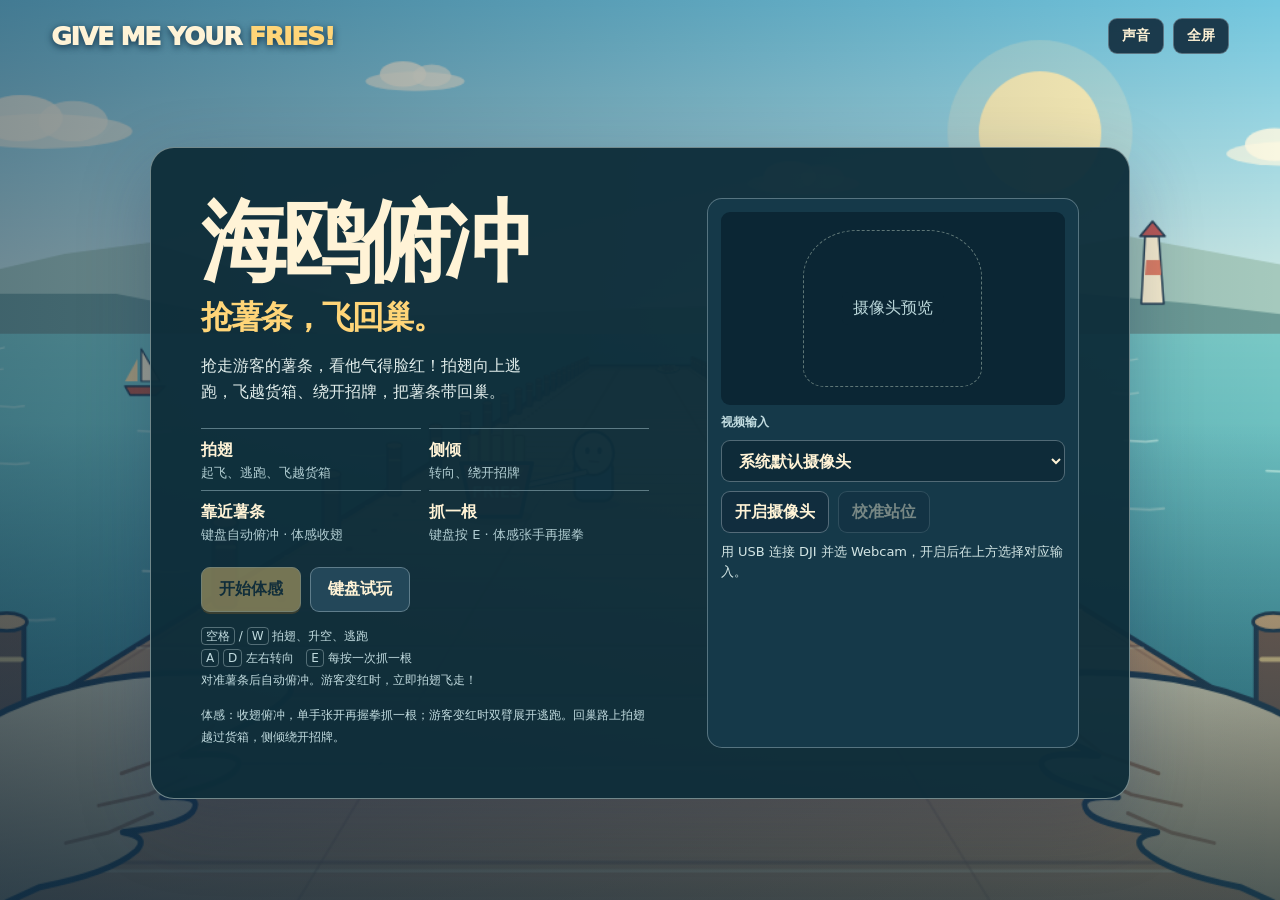
==== demos/gull-flight/index.html @ fdf041f8 "Add first-person body and keyboard pier runner demo with upward escape" ====
<!doctype html>
<html lang="zh-CN">
<head>
<meta charset="utf-8">
<meta name="viewport" content="width=device-width,initial-scale=1">
<title>GIVE ME YOUR FRIES! · 海鸥俯冲</title>
<link rel="stylesheet" href="flight.css?v=3">
</head>
<body>
<main id="stage" data-phase="setup" aria-label="海鸥俯冲">
  <canvas id="flight" width="1280" height="720" aria-label="第一人称码头，屏幕两侧是海鸥的翅膀"></canvas>
  <div class="shade"></div>
  <div class="chrome">
    <span class="wordmark">GIVE ME YOUR <em>FRIES!</em></span>
    <div class="tools">
      <button id="settings" type="button" hidden>设置</button>
      <button id="sound" type="button" aria-pressed="false">声音</button>
      <button id="fullscreen" type="button">全屏</button>
    </div>
  </div>

  <section id="setup" class="sheet" aria-labelledby="title">
    <div class="setup-copy">
      <h1 id="title">海鸥俯冲<span>抢薯条，飞回巢。</span></h1>
      <p class="intro">抢走游客的薯条，看他气得脸红！拍翅向上逃跑，飞越货箱、绕开招牌，把薯条带回巢。</p>
      <dl class="controls-guide">
        <div><dt>拍翅</dt><dd>起飞、逃跑、飞越货箱</dd></div>
        <div><dt>侧倾</dt><dd>转向、绕开招牌</dd></div>
        <div><dt>靠近薯条</dt><dd>键盘自动俯冲 · 体感收翅</dd></div>
        <div><dt>抓一根</dt><dd>键盘按 E · 体感张手再握拳</dd></div>
      </dl>
      <div class="start-buttons">
        <button id="bodyStart" type="button" class="primary" disabled>开始体感</button>
        <button id="keyboardStart" type="button" class="secondary">键盘试玩</button>
      </div>
      <p class="keys"><kbd>空格</kbd> / <kbd>W</kbd> 拍翅、升空、逃跑<br><kbd>A</kbd> <kbd>D</kbd> 左右转向　<kbd>E</kbd> 每按一次抓一根<br>对准薯条后自动俯冲。游客变红时，立即拍翅飞走！</p>
      <p class="keys">体感：收翅俯冲，单手张开再握拳抓一根；游客变红时双臂展开逃跑。回巢路上拍翅越过货箱，侧倾绕开招牌。</p>
    </div>
    <div class="camera-panel">
      <div id="preview" class="preview">
        <canvas id="previewCanvas" width="640" height="360" aria-label="镜像摄像头预览" hidden></canvas>
        <div class="frame-guide" aria-hidden="true"></div>
        <p id="previewEmpty">摄像头预览</p>
      </div>
      <label for="device">视频输入</label>
      <select id="device"><option value="">系统默认摄像头</option></select>
      <div class="camera-buttons">
        <button id="cameraButton" type="button">开启摄像头</button>
        <button id="calibrate" type="button" disabled>校准站位</button>
      </div>
      <p id="cameraStatus" class="status" role="status">用 USB 连接 DJI 并选 Webcam，开启后在上方选择对应输入。</p>
      <progress id="calibrationProgress" value="0" max="1" aria-label="校准进度" hidden></progress>
    </div>
  </section>

  <div id="hud" class="hud" hidden>
    <div class="hud-stats">
      <div><span>第 <b id="round">1</b> 趟</span><span>巢内 <b id="score">0</b></span></div>
      <div id="timePanel" class="timer" hidden><small>回巢倒计时</small><strong id="timeText">8.0</strong></div>
      <div id="load" class="carry" hidden>爪上 <b id="carry">0</b></div>
    </div>
    <div id="motionStatus" role="status" hidden>请让肩膀和髋部重新入镜</div>
    <div id="reaction" role="status" hidden></div>
    <div class="cue" id="cue">
      <p id="cueText" role="status"></p><span id="cueDetail"></span>
    </div>
  </div>
  <section id="result" class="result" aria-labelledby="resultTitle" hidden>
    <p class="result-label">码头飞行</p>
    <h2 id="resultTitle"></h2>
    <p id="resultText"></p>
    <div class="start-buttons">
      <button id="again" type="button" class="primary">再飞一趟</button>
      <button id="back" type="button" class="secondary">返回设置</button>
    </div>
  </section>
</main>
<script src="scene.js?v=5"></script>
<script src="flight.js?v=6"></script>
</body>
</html>
---- demos/gull-flight/flight.css ----
:root {
  color-scheme: dark;
  --ink:#102c3a;
  --paper:#fff3d6;
  --yellow:#ffd578;
  --line:#d2e4e957;
  font-family:"DM Sans",system-ui,"PingFang SC","Microsoft YaHei",sans-serif;
}
* { box-sizing:border-box }
[hidden] { display:none!important }
body { margin:0; background:#0e2d3a; color:var(--paper) }
button,select { font:inherit }
button { color:inherit; cursor:pointer }
button:disabled { opacity:.42; cursor:default }
button:focus-visible,select:focus-visible { outline:3px solid #83f2d5; outline-offset:4px }
button:not(:disabled):hover { filter:brightness(1.12) }
#stage { position:relative; min-height:100dvh; display:grid; align-content:center; overflow:hidden; padding:76px clamp(18px,5.5vw,84px) 30px; isolation:isolate }
#flight,.shade { position:absolute; inset:0; width:100%;height:100%;z-index:-2 }
#flight { object-fit:cover }
.shade { z-index:-1; pointer-events:none; background:linear-gradient(180deg,#122b465c,transparent 17%,transparent 63%,#102c3a8c) }
[data-phase=setup] .shade { background:linear-gradient(90deg,#0c243c78,transparent),linear-gradient(0deg,#133344b8,transparent 53%) }
.chrome { position:absolute; z-index:4; top:0;left:0;right:0;display:flex;justify-content:space-between;align-items:center; gap:12px;padding:18px clamp(16px,4vw,58px) }
.wordmark { font-weight:1000; font-size:clamp(13px,2.1vw,25px); letter-spacing:-.045em; text-shadow:0 2px 7px #15364d }
.wordmark em { font-style:normal;color:var(--yellow) }
.tools,.start-buttons,.camera-buttons { display:flex;gap:9px;flex-wrap:wrap }
.tools button,.camera-buttons button,.secondary,select { min-height:42px; padding:7px 13px; border:1px solid var(--line);border-radius:9px;background:#122d3ee8;font-weight:750 }
.tools button { min-height:36px;font-size:14px }
.tools button[aria-pressed=true] { text-decoration:line-through }
.sheet { width:min(100%,980px); margin:auto;display:grid;grid-template-columns:1fr minmax(255px,.83fr);gap:clamp(18px,4.5vw,60px);padding:clamp(22px,4vw,50px);border:1px solid #e8f3ed73;border-radius:24px;background:#0e2d3af5;box-shadow:0 24px 70px #142b5249 }
.setup-copy { align-self:center }
h1,h2,p,dl,dd { margin:0 }
h1 { font-weight:950;font-size:clamp(40px,7vw,88px); letter-spacing:-.085em;line-height:1 }
h1 span { color:var(--yellow); font-size:clamp(19px,3vw,32px);letter-spacing:-.055em; display:block;margin-top:15px }
.intro { margin-top:20px; color:#e1edeb;line-height:1.65; max-width:33ch }
.controls-guide { display:grid;grid-template-columns:repeat(2,1fr); gap:8px;margin:23px 0 }
.controls-guide div { border-top:1px solid #c1e0e96b;padding-top:11px }
.controls-guide dt { font-weight:850 }
.controls-guide dd { font-size:13px;margin-top:3px;color:#b2ced3 }
.primary,.secondary { padding:11px 17px; font-weight:850; border-radius:9px }
.primary { background:var(--yellow);color:#112d3a;border:1px solid #fff2bd;box-shadow:0 2px 0 #715628 }
.secondary { background:#234759 }
.keys { font-size:12px;margin-top:14px;color:#c1dbdf; line-height:1.8 }
kbd { font-family:inherit;border:1px solid #9fb5b979;padding:1px 4px;border-radius:4px;white-space:nowrap }
.camera-panel { display:grid;gap:9px;align-content:start;padding:13px;background:#153949;border:1px solid var(--line);border-radius:15px;min-width:0 }
.preview { background:#0b2634;aspect-ratio:16/9;position:relative;display:grid;place-items:center;border-radius:9px;overflow:hidden }
.preview canvas { position:absolute;inset:0;width:100%;height:100% }
.frame-guide { position:absolute;width:52%;height:81%;border:1px dashed #ddf0da66;border-radius:30% 30% 12% 12%;pointer-events:none }
#previewEmpty { position:relative;padding:6px 11px;background:#0b2634;color:#b9d5d8;border-radius:6px }
.camera-panel label { font-size:12px;font-weight:750;color:#c1dbdf }
select { max-width:100%;color:var(--paper); background:#0e2b39 }
.status { color:#d3e6e5;font-size:13px;line-height:1.5;min-height:39px }
.status.error { color:#ffd4ba }
progress { width:100%;accent-color:#ffd578 }
.hud { position:absolute;inset:0;pointer-events:none;text-align:center }
.hud-stats { display:grid;grid-template-columns:1fr 1fr 1fr;gap:12px;align-items:start;padding:78px clamp(16px,4vw,58px) 0 }
.hud-stats > div:first-child,.carry { justify-self:start;display:flex;gap:16px;padding:8px 13px;background:#0a2739df;border:1px solid var(--line);border-radius:12px;font-weight:700 }
.hud-stats b { color:var(--yellow) }
.hud-stats .carry { grid-column:3;justify-self:end }
.timer { grid-column:2;background:#163242f0;border:1px solid #ffd578b3;border-radius:15px;color:var(--yellow);justify-self:center;padding:7px 24px;box-shadow:0 4px 18px #12273978 }
.timer small { display:block;font-size:13px;white-space:nowrap;font-weight:800 }
.timer strong { font-weight:950;font-variant-numeric:tabular-nums;font-size:clamp(36px,6vw,68px);line-height:1 }
.timer.urgent { background:#942c36;color:#fff4d6;border-color:#ffb6a8 }
.cue { position:absolute;bottom:clamp(20px,6vh,48px);left:50%;transform:translateX(-50%);min-width:min(460px,86vw);max-width:92vw;border:1px solid #e9f4ef76;border-radius:18px;padding:10px clamp(16px,3vw,36px);background:#0e2d3af2;box-shadow:0 8px 36px #0e29353d }
.cue p { color:var(--yellow);font-size:clamp(25px,4.1vw,52px);font-weight:950;line-height:1.15;white-space:nowrap;letter-spacing:-.045em }
.cue span { display:block;margin-top:6px;color:#e5efec;font-size:clamp(13px,1.75vw,19px);line-height:1.4 }
#motionStatus { position:absolute;inset:31% auto auto 50%;transform:translateX(-50%);width:max-content;max-width:90%;background:#152f3ef2;border:2px solid #ffe0a4;border-radius:15px;padding:13px 20px;font-size:clamp(17px,3vw,30px);font-weight:850 }
#reaction { position:absolute;top:20%;right:5%;color:#fff1cc;background:#9b303bf2;border:2px solid #ffe0a4;border-radius:12px;padding:5px 15px;font-size:clamp(27px,5vw,62px);font-weight:950 }
#reaction.success,[data-phase=hit] #reaction { right:50%;transform:translateX(50%) }
#reaction.success { background:#244e5c;color:#ffed9c }
.result { text-align:center;width:min(480px,100%);justify-self:center;padding:32px 16px;background:#0b293bea;border:1px solid var(--line);border-radius:22px;box-shadow:0 16px 70px #112f52a1 }
.result-label { color:var(--yellow);font-weight:850;letter-spacing:.12em }
.result h2 { margin-top:9px;font-size:clamp(32px,6vw,62px);line-height:1.08;letter-spacing:-.065em }
#resultText { margin:14px 0 23px;color:#e3edeb;line-height:1.5 }
.result .start-buttons { justify-content:center }
@media (max-width:660px) {
  #stage { padding:66px 15px 17px }
  .sheet { grid-template-columns:1fr;gap:16px;padding:18px }
  .intro { margin-top:12px }
  .controls-guide { margin:14px 0 }
  .chrome { padding:14px 12px }
  .tools { gap:5px }
  .tools button { padding:5px 8px }
  .hud-stats { padding:62px 12px 0;gap:6px }
  .hud-stats > div:first-child { display:grid;gap:3px;text-align:left }
  .timer { padding:7px 12px }
}
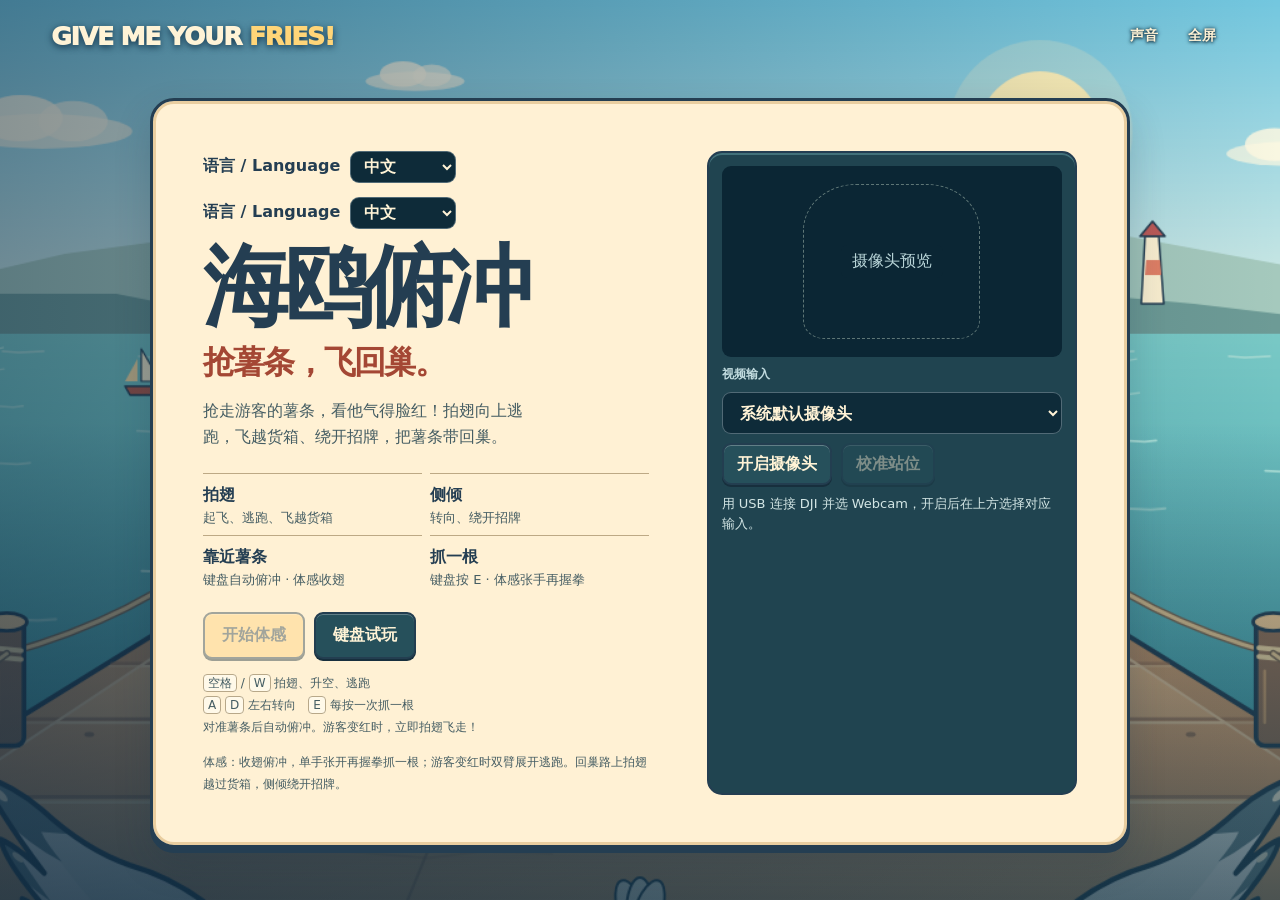
==== commit 8002e5a5: "Update first-person full-body demo to bilingual v20" ====
--- a/demos/gull-flight/index.html
+++ b/demos/gull-flight/index.html
@@ -4,7 +4,7 @@
 <meta charset="utf-8">
 <meta name="viewport" content="width=device-width,initial-scale=1">
 <title>GIVE ME YOUR FRIES! · 海鸥俯冲</title>
-<link rel="stylesheet" href="flight.css?v=3">
+<link rel="stylesheet" href="flight.css?v=20">
 </head>
 <body>
 <main id="stage" data-phase="setup" aria-label="海鸥俯冲">
@@ -21,6 +21,8 @@
 
   <section id="setup" class="sheet" aria-labelledby="title">
     <div class="setup-copy">
+      <label class="language-choice">语言 / Language <select id="language"><option value="zh-CN">中文</option><option value="en">English</option></select></label>
+      <label class="language-choice">语言 / Language <select id="language"><option value="zh-CN">中文</option><option value="en" lang="en">English</option></select></label>
       <h1 id="title">海鸥俯冲<span>抢薯条，飞回巢。</span></h1>
       <p class="intro">抢走游客的薯条，看他气得脸红！拍翅向上逃跑，飞越货箱、绕开招牌，把薯条带回巢。</p>
       <dl class="controls-guide">
@@ -54,10 +56,22 @@
   </section>
 
   <div id="hud" class="hud" hidden>
+    <div id="dangerGlow" aria-hidden="true" hidden></div>
     <div class="hud-stats">
       <div><span>第 <b id="round">1</b> 趟</span><span>巢内 <b id="score">0</b></span></div>
       <div id="timePanel" class="timer" hidden><small>回巢倒计时</small><strong id="timeText">8.0</strong></div>
-      <div id="load" class="carry" hidden>爪上 <b id="carry">0</b></div>
+      <div id="attackClock" hidden>
+        <div class="attack-label"><strong>游客要出手了</strong><b id="attackSeconds"></b></div>
+        <div class="attack-track"><i id="attackFill"></i></div>
+      </div>
+      <div id="load" class="carry" role="status" aria-atomic="true" hidden>
+        <span class="carry-label">爪上薯条</span>
+        <span class="carry-amount"><b id="carry">0</b><small> / 3</small></span>
+        <span class="carry-slots" aria-hidden="true"><i></i><i></i><i></i></span>
+      </div>
+    </div>
+    <div id="grabImpact" aria-hidden="true" hidden>
+      <span class="grab-stamp"><strong>+1</strong><span>抓到了！</span></span>
     </div>
     <div id="motionStatus" role="status" hidden>请让肩膀和髋部重新入镜</div>
     <div id="reaction" role="status" hidden></div>
@@ -75,7 +89,16 @@
     </div>
   </section>
 </main>
-<script src="scene.js?v=5"></script>
-<script src="flight.js?v=6"></script>
+<aside id="bodyLesson" hidden aria-label="体感动作练习">
+  <small id="lessonProgress"></small>
+  <div id="lessonDemo" aria-hidden="true"></div>
+  <strong id="lessonTitle"></strong>
+  <p id="lessonDetail" role="status"></p>
+  <button id="lessonRetry" type="button">重练</button>
+  <button id="lessonSkip" type="button">跳过练习</button>
+</aside>
+<script src="language.js?v=20"></script>
+<script src="scene.js?v=20"></script>
+<script src="flight.js?v=20"></script>
 </body>
 </html>
--- a/demos/gull-flight/flight.css
+++ b/demos/gull-flight/flight.css
@@ -6,6 +6,16 @@
   --line:#d2e4e957;
   font-family:"DM Sans",system-ui,"PingFang SC","Microsoft YaHei",sans-serif;
 }
+#bodyLesson{position:fixed;z-index:8;right:18px;top:140px;width:min(300px,40vw);padding:14px;background:#102c3af2;border:2px solid #ffd578;border-radius:15px;color:#fff3d6}
+#bodyLesson small,#bodyLesson strong{display:block}
+#bodyLesson strong{font-size:21px}
+#bodyLesson p{margin:8px 0;line-height:1.45;font-size:15px}
+#bodyLesson button{padding:5px 9px;border:1px solid #ffd578;border-radius:7px;background:#234959;margin:3px;color:#fff3d6}
+#lessonDemo{font-size:42px;text-align:center;animation:lesson-motion 1s ease-in-out infinite alternate}
+body:has(#bodyLesson:not([hidden])) #motionStatus{left:18px;top:160px;transform:none;max-width:calc(60vw - 50px);font-size:clamp(16px,2vw,24px)}
+@keyframes lesson-motion{from{transform:translateY(-5px) scale(.94)}to{transform:translateY(5px) scale(1.06)}}
+@media(prefers-reduced-motion:reduce){#lessonDemo{animation:none}}
+@media(max-height:650px){#bodyLesson{top:95px;padding:8px}#lessonDemo{font-size:28px}}
 * { box-sizing:border-box }
 [hidden] { display:none!important }
 body { margin:0; background:#0e2d3a; color:var(--paper) }
@@ -53,9 +63,70 @@
 progress { width:100%;accent-color:#ffd578 }
 .hud { position:absolute;inset:0;pointer-events:none;text-align:center }
 .hud-stats { display:grid;grid-template-columns:1fr 1fr 1fr;gap:12px;align-items:start;padding:78px clamp(16px,4vw,58px) 0 }
-.hud-stats > div:first-child,.carry { justify-self:start;display:flex;gap:16px;padding:8px 13px;background:#0a2739df;border:1px solid var(--line);border-radius:12px;font-weight:700 }
+.hud-stats > div:first-child { justify-self:start;display:flex;gap:16px;padding:8px 13px;background:#0a2739df;border:1px solid var(--line);border-radius:12px;font-weight:700 }
 .hud-stats b { color:var(--yellow) }
-.hud-stats .carry { grid-column:3;justify-self:end }
+#dangerGlow {
+  position:absolute;inset:0;pointer-events:none;
+  box-shadow:inset 0 0 clamp(40px,9vmin,120px) clamp(7px,2vmin,25px) #e3213bdd;
+  background:radial-gradient(ellipse at center,transparent 55%,#ba0c3320 78%,#ae062e77);
+}
+.hud-stats { position:relative }
+#attackClock {
+  grid-column:2;grid-row:1;justify-self:center;width:min(32vw,380px);
+  padding:8px clamp(6px,1.2vw,16px) 10px;border-radius:12px;
+  background:#341827;color:#fff3df;border:2px solid #ff936d;box-shadow:0 4px 0 #461723;
+}
+.attack-label {display:flex;align-items:center;justify-content:space-between;gap:4px;font-size:clamp(12px,1.45vw,20px)}
+.attack-label b {color:#ffdc9b;font-size:clamp(16px,2vw,29px);font-variant-numeric:tabular-nums;white-space:nowrap}
+.attack-track {height:8px;margin-top:5px;border-radius:5px;overflow:hidden;background:#70414d}
+.attack-track i {display:block;height:100%;background:linear-gradient(90deg,#ff585b,#ffbd69);transform-origin:left}
+@media(prefers-reduced-motion:reduce){#dangerGlow{opacity:.60!important}}
+.carry {
+  grid-column:3;justify-self:end;position:relative;display:grid;gap:4px;
+  min-width:clamp(76px,11vw,148px);padding:8px clamp(8px,1.5vw,19px) 11px;
+  background:#102c3a;border:2px solid #ffda78;border-radius:14px;
+  box-shadow:0 4px 0 #233848,0 8px 20px #102c3a55;transform-origin:top right;
+}
+.carry-label { color:#fff4ce;font-size:clamp(11px,1.35vw,18px);font-weight:900;white-space:nowrap }
+.carry-amount { color:#ffe09a;font-weight:950;font-size:clamp(30px,5vw,68px);line-height:.95;font-variant-numeric:tabular-nums }
+.carry-amount small { font-size:.33em;color:#fff4ce }
+.carry-slots { display:flex;justify-content:center;gap:5px;margin-top:4px }
+.carry-slots i { width:clamp(12px,2vw,26px);height:6px;border-radius:3px;background:#3a5563 }
+.carry[data-count="1"] i:first-child,
+.carry[data-count="2"] i:nth-child(-n+2),
+.carry[data-count="3"] i { background:#ffcc5b;box-shadow:0 0 7px #ffd57880 }
+.carry-hit { animation:carry-hit 440ms ease-out }
+@keyframes carry-hit {
+  0% { transform:scale(.94) }
+  25% { transform:scale(1.14) rotate(-4deg);filter:drop-shadow(0 1px 4px #ffce65) }
+  60% { transform:scale(.98) }
+}
+#grabImpact { position:absolute;inset:0;pointer-events:none;animation:grab-lifetime 760ms linear both }
+.grab-stamp { position:absolute;left:50%;top:33% }
+.grab-stamp {
+  display:grid;justify-items:center;gap:4px;
+  transform:translate(-50%,-50%) rotate(-9deg);
+  color:#fffaf4;text-shadow:4px 5px 0 #d93669,0 7px 12px #30163080;
+  animation:grab-stamp 760ms cubic-bezier(.16,1,.3,1) both;
+}
+.grab-stamp strong {
+  font-size:clamp(64px,11vw,160px);line-height:.86;font-weight:1000;
+  paint-order:stroke fill;-webkit-text-stroke:clamp(5px,.8vw,10px) #391633;
+}
+.grab-stamp span {
+  background:#941747;color:#fff;border:2px solid #fff4eb;border-radius:6px;padding:3px 12px;text-shadow:none;
+  font-size:clamp(16px,2.5vw,31px);font-weight:950;
+}
+@keyframes grab-lifetime { 0%,68% { opacity:1 } 100% { opacity:0 } }
+@keyframes grab-stamp {
+  0% { transform:translate(-50%,-35%) scale(.5) rotate(-15deg) }
+  27% { transform:translate(-50%,-55%) scale(1.17) rotate(-9deg) }
+  65% { transform:translate(-50%,-62%) scale(1) rotate(-8deg) }
+  100% { transform:translate(-50%,-85%) scale(.96) rotate(-6deg) }
+}
+@media(prefers-reduced-motion:reduce) {
+  .carry-hit,.grab-stamp { animation:none }
+}
 .timer { grid-column:2;background:#163242f0;border:1px solid #ffd578b3;border-radius:15px;color:var(--yellow);justify-self:center;padding:7px 24px;box-shadow:0 4px 18px #12273978 }
 .timer small { display:block;font-size:13px;white-space:nowrap;font-weight:800 }
 .timer strong { font-weight:950;font-variant-numeric:tabular-nums;font-size:clamp(36px,6vw,68px);line-height:1 }
@@ -84,3 +155,69 @@
   .hud-stats > div:first-child { display:grid;gap:3px;text-align:left }
   .timer { padding:7px 12px }
 }
+
+/* Warm printed panels, enamel controls and navy outlines echo the pier signs. */
+.sheet,.result {
+  color:#243e52;background:#fff1d4;border:3px solid #243e52;
+  box-shadow:inset 0 0 0 3px #e9cea0,0 5px 0 #243e52,0 16px 36px #132d4133;
+}
+.sheet h1 span,.result-label {color:#a44734}
+.sheet .intro,.sheet .keys,.controls-guide dd,.result #resultText {color:#455d63}
+.controls-guide div {border-color:#bda985}
+.sheet kbd {background:#fff9e9;border-color:#b8a889}
+.camera-panel {color:#fff3d6;background:#204450;border:2px solid #243e52;box-shadow:inset 0 2px #42717a}
+.primary,.secondary,.camera-buttons button,.tools button {
+  border:2px solid #233e50;box-shadow:inset 0 1px #ffffff45,0 2px #172f3d;
+}
+.secondary,.camera-buttons button,.tools button {background:#26505b;color:#fff3d6}
+.primary {background:#ffd178;color:#233e50}
+.hud-stats > div:first-child,.cue,.timer,#bodyLesson,#motionStatus {
+  background:#193d49;border:2px solid #edd2a0;
+  box-shadow:0 2px 0 1px #233e50,inset 0 2px #ffffff12;
+}
+.carry {background:#1c414d}
+.cue p {color:#ffda86}
+.cue span {color:#fff2d8}
+.timer.urgent {background:#942c36}
+#reaction:not(.success) {top:max(24%,215px)}
+@media(max-height:600px) {
+  #reaction:not(.success) {top:35%;right:2%;font-size:clamp(20px,4vw,35px)}
+}
+
+/* Flight lettering sits directly over the scenery like the printing on the carton. */
+.hud-stats > div:first-child,.carry,.cue,.timer,#attackClock,#reaction,#reaction.success {
+  background:transparent;border:0;box-shadow:none;
+  color:#fff6db;text-shadow:0 2px 2px #153445;
+  paint-order:stroke fill;-webkit-text-stroke:3px #213d4b;
+}
+.hud-stats > div:first-child,.carry {padding-inline:0}
+.carry {min-width:0;justify-items:end}
+.carry-amount,.cue p {color:#ffda7c;-webkit-text-stroke:clamp(3px,.38vw,5px) #233d4c;text-shadow:0 3px #233d4c}
+.carry-slots i {height:4px;background:#345364}
+.cue {padding:6px 12px}
+.cue span {font-weight:650}
+#attackClock {padding-top:0}
+.attack-track {border:1px solid #50333b}
+#reaction:not(.success) {color:#ff9173;font-style:italic;-webkit-text-stroke:5px #502e39}
+.tools {gap:4px}
+.tools button {background:transparent;border:0;box-shadow:none;text-shadow:0 1px 3px #112f40,0 0 4px #112f40}
+.tools button:hover,.tools button:focus-visible {background:#254c59}
+.shade {background:linear-gradient(180deg,#18344865,transparent 19%,transparent 77%,#19394b68)}
+@media(prefers-reduced-motion:no-preference) {
+  #reaction:not([hidden]) {animation:shout-in .32s ease-out both}
+  #attackClock:not([hidden]) .attack-label {animation:shout-in .24s ease-out}
+  @keyframes shout-in {from{scale:.82;opacity:.25}65%{scale:1.09}to{scale:1;opacity:1}}
+}
+#attackClock {width:min(45vw,510px);max-width:100%}
+.attack-track {height:clamp(14px,2.2vh,22px);border:2px solid #583446;border-radius:12px;box-shadow:0 2px #51314655;background:#673d48}
+.attack-track i {background:repeating-linear-gradient(115deg,transparent 0 13px,#fff4c63b 13px 20px),linear-gradient(90deg,#ff735c,#ffcb70);border-radius:9px}
+@media(prefers-reduced-motion:no-preference) {
+  #attackClock:not([hidden]) .attack-track i {animation:warning-stripes .75s linear infinite}
+  @keyframes warning-stripes {to{background-position:22px 0,0 0}}
+}
+.language-choice {display:flex;align-items:center;gap:10px;margin-bottom:14px;font-weight:750}
+.language-choice select {min-height:32px;padding:3px 9px}
+html[lang=en] .cue p {white-space:normal;font-size:clamp(24px,3.6vw,46px)}
+[data-phase=grab] .cue {left:clamp(12px,4vw,58px);bottom:6vh;transform:none;text-align:left;width:min(45vw,580px);min-width:0;padding:0}
+[data-phase=grab] .cue p {white-space:normal;font-size:clamp(21px,3.15vw,42px)}
+#attackClock .attack-label {font-weight:900;font-size:clamp(14px,1.8vw,24px)}
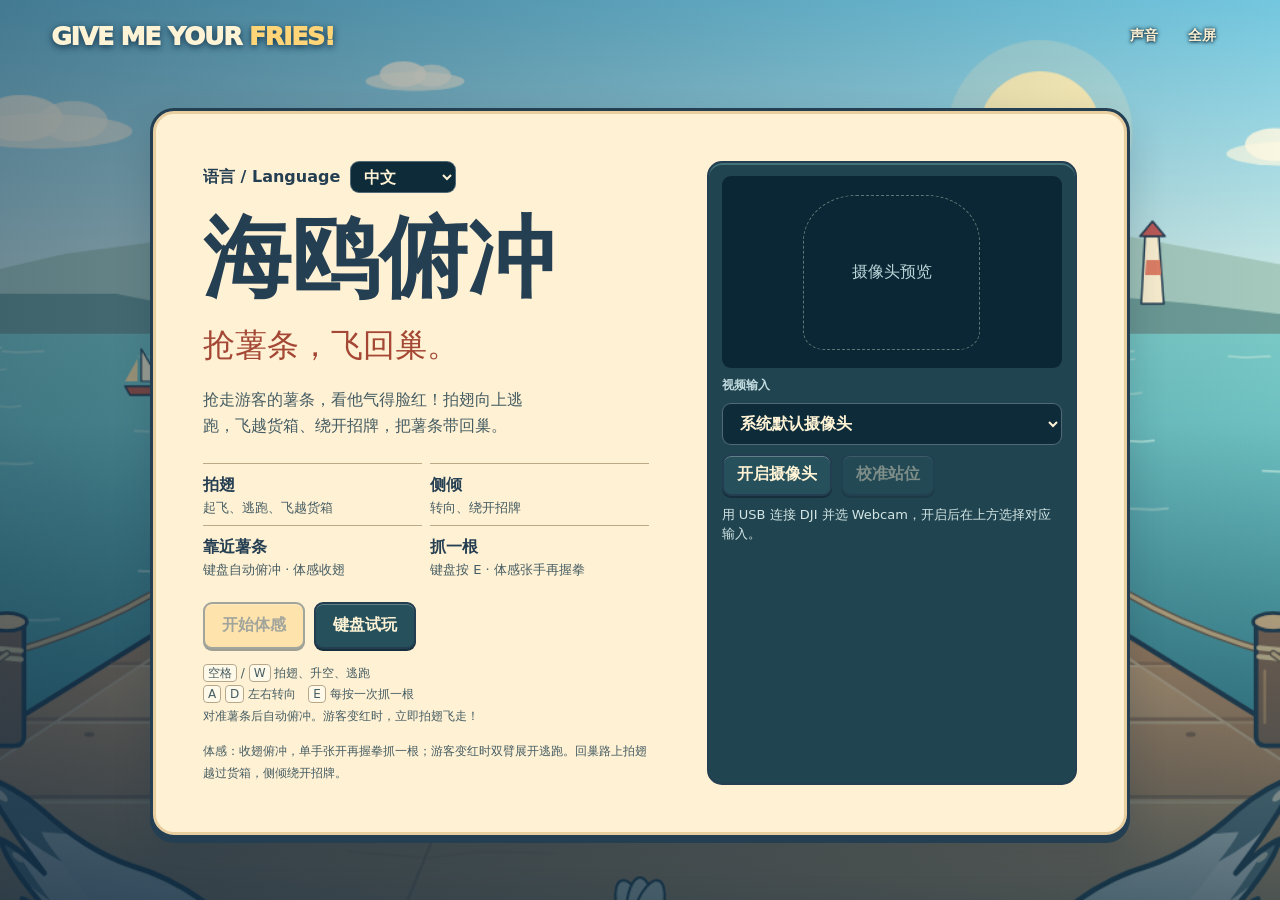
==== commit d58c4292: "Checkpoint 1: decouple first-level HUD guidance from gameplay" ====
--- a/demos/gull-flight/index.html
+++ b/demos/gull-flight/index.html
@@ -21,7 +21,6 @@
 
   <section id="setup" class="sheet" aria-labelledby="title">
     <div class="setup-copy">
-      <label class="language-choice">语言 / Language <select id="language"><option value="zh-CN">中文</option><option value="en">English</option></select></label>
       <label class="language-choice">语言 / Language <select id="language"><option value="zh-CN">中文</option><option value="en" lang="en">English</option></select></label>
       <h1 id="title">海鸥俯冲<span>抢薯条，飞回巢。</span></h1>
       <p class="intro">抢走游客的薯条，看他气得脸红！拍翅向上逃跑，飞越货箱、绕开招牌，把薯条带回巢。</p>
@@ -73,6 +72,7 @@
     <div id="grabImpact" aria-hidden="true" hidden>
       <span class="grab-stamp"><strong>+1</strong><span>抓到了！</span></span>
     </div>
+    <div id="wingPrompt" aria-hidden="true" hidden><span>🪽</span><span>🪽</span></div>
     <div id="motionStatus" role="status" hidden>请让肩膀和髋部重新入镜</div>
     <div id="reaction" role="status" hidden></div>
     <div class="cue" id="cue">
@@ -84,6 +84,7 @@
     <h2 id="resultTitle"></h2>
     <p id="resultText"></p>
     <div class="start-buttons">
+      <button id="nextLevel" type="button" class="primary" hidden>Level 02 →</button>
       <button id="again" type="button" class="primary">再飞一趟</button>
       <button id="back" type="button" class="secondary">返回设置</button>
     </div>
@@ -99,6 +100,7 @@
 </aside>
 <script src="language.js?v=20"></script>
 <script src="scene.js?v=20"></script>
+<script src="guide.js"></script>
 <script src="flight.js?v=20"></script>
 </body>
 </html>
--- a/demos/gull-flight/flight.css
+++ b/demos/gull-flight/flight.css
@@ -11,7 +11,23 @@
 #bodyLesson strong{font-size:21px}
 #bodyLesson p{margin:8px 0;line-height:1.45;font-size:15px}
 #bodyLesson button{padding:5px 9px;border:1px solid #ffd578;border-radius:7px;background:#234959;margin:3px;color:#fff3d6}
-#lessonDemo{font-size:42px;text-align:center;animation:lesson-motion 1s ease-in-out infinite alternate}
+#lessonDemo{font-size:42px;text-align:center}
+#lessonDemo svg{display:block;width:100%;height:145px}
+.demo-arm.left{transform-origin:110px 52px;--turn:-55deg}
+.demo-arm.right{transform-origin:130px 52px;--turn:55deg}
+[data-action="flap"] .demo-arm{animation:demo-arm 1.4s ease-in-out infinite}
+[data-action="tuck"] .demo-arm.left{--turn:-78deg}
+[data-action="tuck"] .demo-arm.right{--turn:78deg}
+[data-action="tuck"] .demo-arm{animation:demo-arm 2.4s ease-in-out infinite}
+[data-action="spread"] .demo-arm{animation:demo-arm 2.4s ease-in-out infinite reverse}
+[data-action="lean"] .demo-person{transform-origin:120px 145px;animation:demo-lean 2.8s ease-in-out infinite}
+@keyframes demo-arm{0%,15%,100%{transform:rotate(0)}45%,65%{transform:rotate(var(--turn))}}
+@keyframes demo-lean{0%,100%{transform:rotate(-16deg)}50%{transform:rotate(16deg)}}
+#wingPrompt{position:absolute;inset:40% 7% auto;display:flex;justify-content:space-between;pointer-events:none;z-index:3}
+#wingPrompt span{font-size:clamp(65px,13vw,180px);filter:drop-shadow(0 3px 5px #102c3a);transform-origin:bottom right;animation:prompt-wing 1.4s ease-in-out infinite}
+#wingPrompt span:last-child{scale:-1 1}
+@keyframes prompt-wing{0%,100%{transform:rotate(-20deg) translateY(-14px)}50%{transform:rotate(25deg) translateY(14px)}}
+@media(prefers-reduced-motion:reduce){.demo-arm,.demo-person,#wingPrompt span{animation:none!important}}
 body:has(#bodyLesson:not([hidden])) #motionStatus{left:18px;top:160px;transform:none;max-width:calc(60vw - 50px);font-size:clamp(16px,2vw,24px)}
 @keyframes lesson-motion{from{transform:translateY(-5px) scale(.94)}to{transform:translateY(5px) scale(1.06)}}
 @media(prefers-reduced-motion:reduce){#lessonDemo{animation:none}}
@@ -39,8 +55,8 @@
 .sheet { width:min(100%,980px); margin:auto;display:grid;grid-template-columns:1fr minmax(255px,.83fr);gap:clamp(18px,4.5vw,60px);padding:clamp(22px,4vw,50px);border:1px solid #e8f3ed73;border-radius:24px;background:#0e2d3af5;box-shadow:0 24px 70px #142b5249 }
 .setup-copy { align-self:center }
 h1,h2,p,dl,dd { margin:0 }
-h1 { font-weight:950;font-size:clamp(40px,7vw,88px); letter-spacing:-.085em;line-height:1 }
-h1 span { color:var(--yellow); font-size:clamp(19px,3vw,32px);letter-spacing:-.055em; display:block;margin-top:15px }
+h1 { font-weight:600;font-size:clamp(40px,7vw,88px); letter-spacing:normal;line-height:1.15 }
+h1 span { color:var(--yellow); font-size:clamp(19px,3vw,32px);font-weight:500;letter-spacing:normal;line-height:1.35; display:block;margin-top:15px }
 .intro { margin-top:20px; color:#e1edeb;line-height:1.65; max-width:33ch }
 .controls-guide { display:grid;grid-template-columns:repeat(2,1fr); gap:8px;margin:23px 0 }
 .controls-guide div { border-top:1px solid #c1e0e96b;padding-top:11px }
@@ -221,3 +237,13 @@
 [data-phase=grab] .cue {left:clamp(12px,4vw,58px);bottom:6vh;transform:none;text-align:left;width:min(45vw,580px);min-width:0;padding:0}
 [data-phase=grab] .cue p {white-space:normal;font-size:clamp(21px,3.15vw,42px)}
 #attackClock .attack-label {font-weight:900;font-size:clamp(14px,1.8vw,24px)}
+/* Non-blocking guide stays in the top HUD gutter, away from the aiming area. */
+#bodyLesson{pointer-events:none;position:absolute;top:58px;right:12px;width:230px;max-width:26vw;padding:8px;z-index:6;font-size:12px}
+#bodyLesson button{display:none!important}
+#bodyLesson strong{font-size:16px;font-weight:600}
+#bodyLesson p{font-size:13px;margin:4px 0}
+#lessonDemo{font-size:26px;display:flex;align-items:center;justify-content:center}
+#lessonDemo svg{width:90px;height:65px}
+#bodyLesson[data-animate="false"] svg{display:none}
+[data-action="crates"] .demo-arm,[data-action="escape"] .demo-arm{animation:demo-arm 1.4s ease-in-out infinite}
+@media(max-width:700px){#bodyLesson{width:180px;max-width:35vw}#lessonDemo svg{height:45px}#bodyLesson strong{font-size:13px}#bodyLesson p{font-size:11px}}
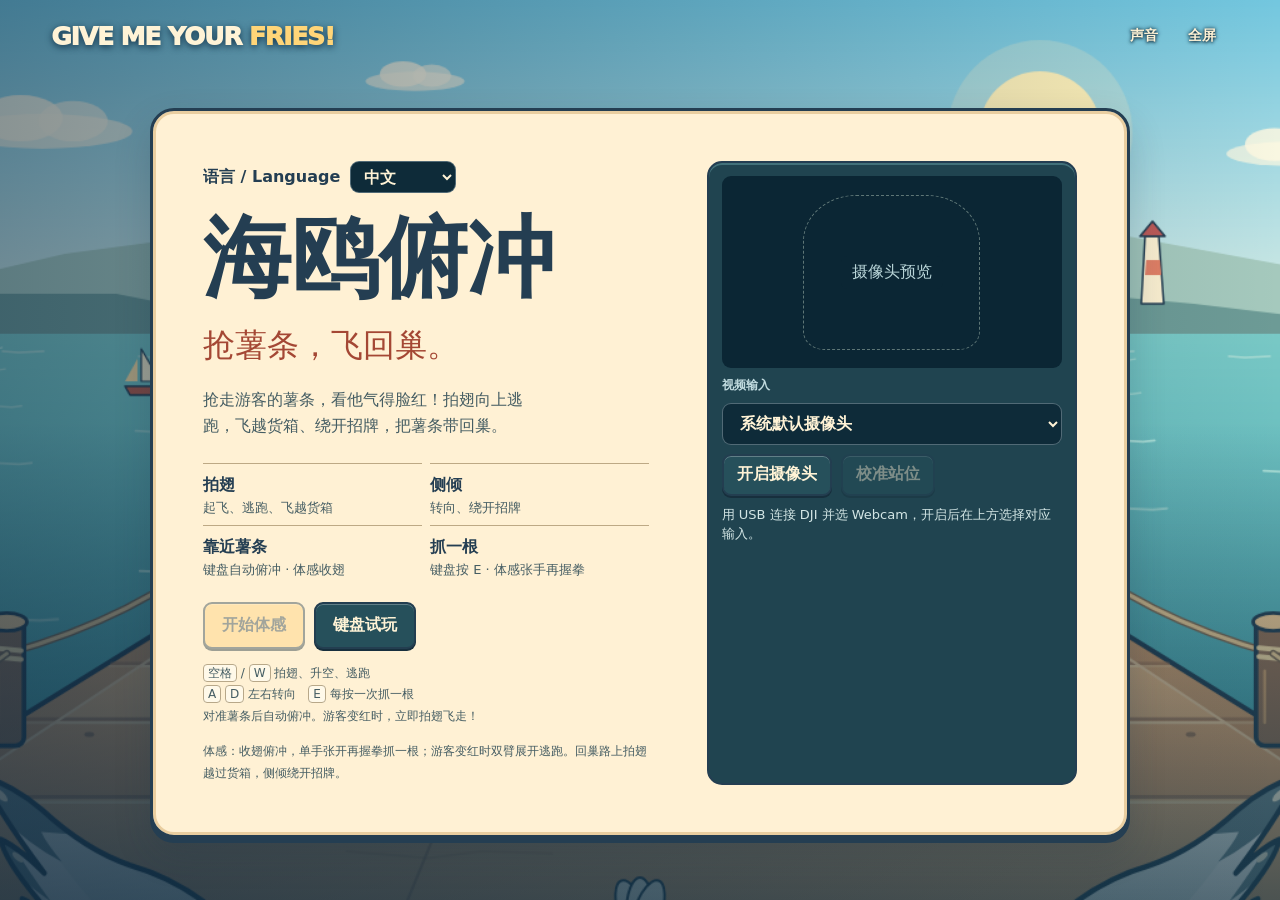
==== commit 1dbb88ee: "Checkpoint 2: add configurable second level and independent theft targets" ====
--- a/demos/gull-flight/index.html
+++ b/demos/gull-flight/index.html
@@ -100,6 +100,7 @@
 </aside>
 <script src="language.js?v=20"></script>
 <script src="scene.js?v=20"></script>
+<script src="levels.js"></script>
 <script src="guide.js"></script>
 <script src="flight.js?v=20"></script>
 </body>
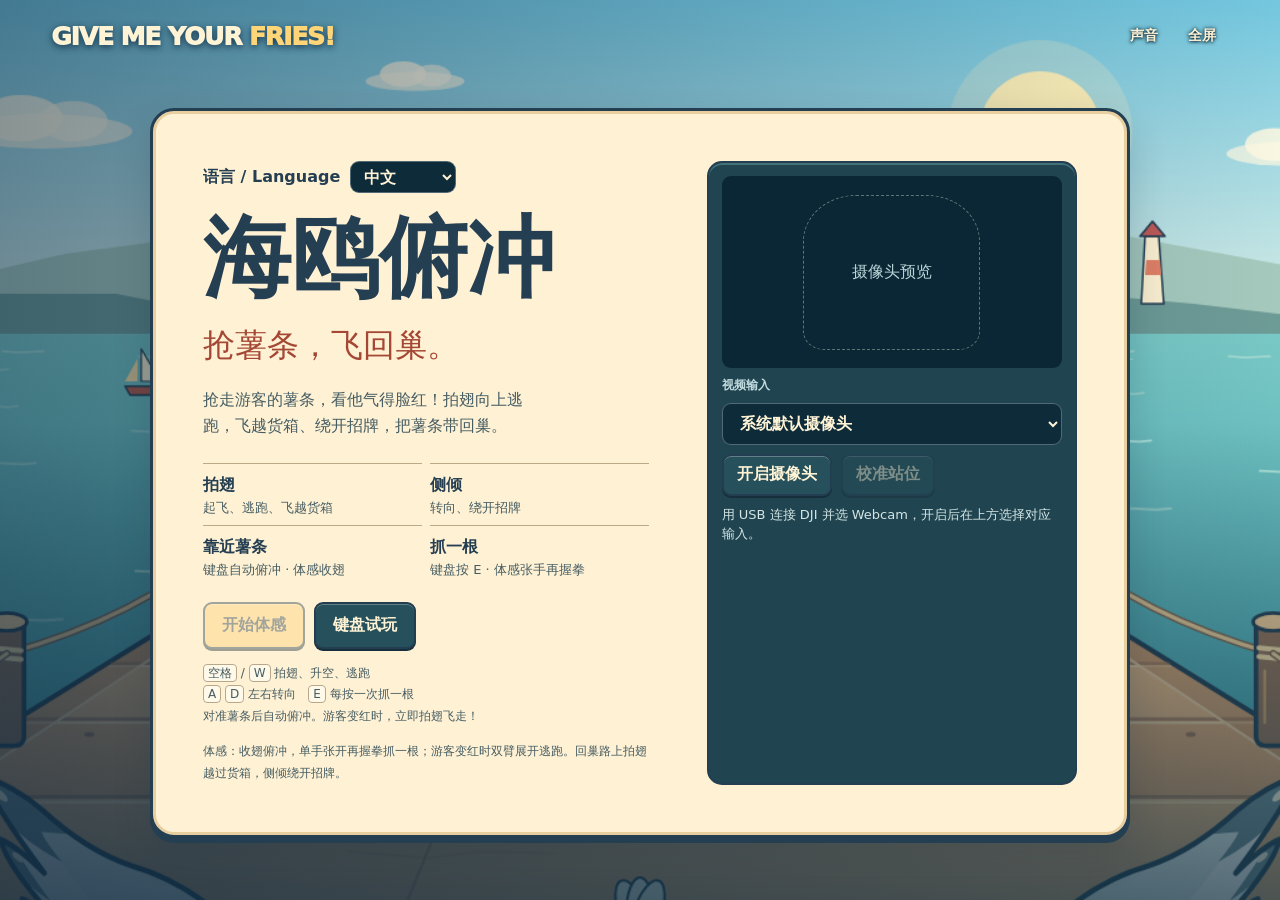
==== commit d9b105fa: "Checkpoint 3: reusable obstacles and shaped no-seagulls sign collision" ====
--- a/demos/gull-flight/index.html
+++ b/demos/gull-flight/index.html
@@ -101,6 +101,7 @@
 <script src="language.js?v=20"></script>
 <script src="scene.js?v=20"></script>
 <script src="levels.js"></script>
+<script src="obstacles.js"></script>
 <script src="guide.js"></script>
 <script src="flight.js?v=20"></script>
 </body>
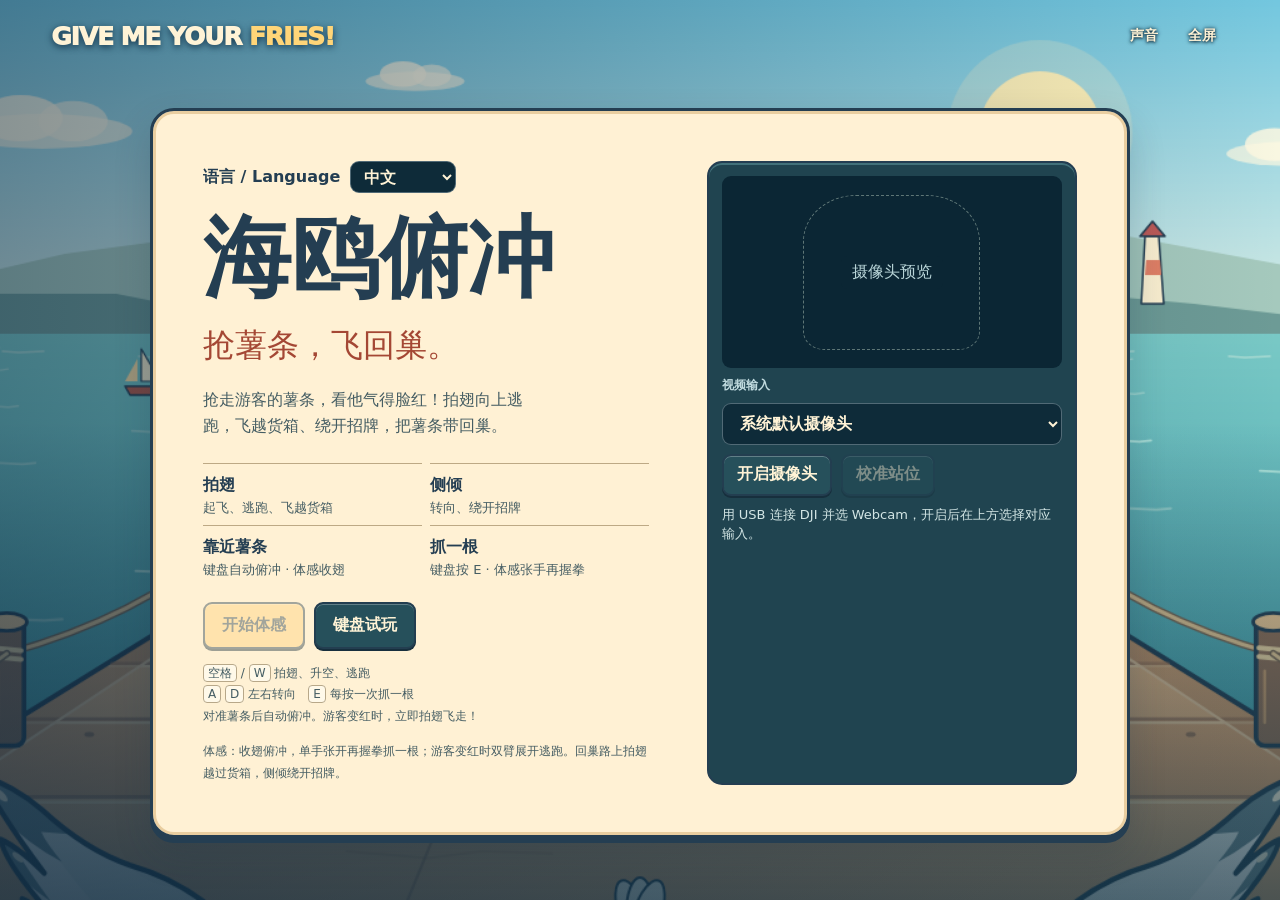
==== commit 34242d03: "Improve gull flight keyboard gameplay Document the second-level fry rendering fix and remaining moti" ====
--- a/demos/gull-flight/index.html
+++ b/demos/gull-flight/index.html
@@ -55,6 +55,7 @@
   </section>
 
   <div id="hud" class="hud" hidden>
+    <div id="routeHud"><b id="levelLabel"></b><span id="zoneLabel"></span><progress id="routeProgress" max="100" value="0"></progress><span id="wantedLabel"></span><span id="npcLabel"></span></div>
     <div id="dangerGlow" aria-hidden="true" hidden></div>
     <div class="hud-stats">
       <div><span>第 <b id="round">1</b> 趟</span><span>巢内 <b id="score">0</b></span></div>
@@ -65,7 +66,7 @@
       </div>
       <div id="load" class="carry" role="status" aria-atomic="true" hidden>
         <span class="carry-label">爪上薯条</span>
-        <span class="carry-amount"><b id="carry">0</b><small> / 3</small></span>
+        <span class="carry-amount"><b id="carry">0</b><small id="capacity"> / 3</small></span>
         <span class="carry-slots" aria-hidden="true"><i></i><i></i><i></i></span>
       </div>
     </div>
--- a/demos/gull-flight/flight.css
+++ b/demos/gull-flight/flight.css
@@ -247,3 +247,64 @@
 #bodyLesson[data-animate="false"] svg{display:none}
 [data-action="crates"] .demo-arm,[data-action="escape"] .demo-arm{animation:demo-arm 1.4s ease-in-out infinite}
 @media(max-width:700px){#bodyLesson{width:180px;max-width:35vw}#lessonDemo svg{height:45px}#bodyLesson strong{font-size:13px}#bodyLesson p{font-size:11px}}
+#routeHud{position:absolute;top:80px;left:20px;display:flex;flex-direction:column;gap:4px;font-size:clamp(12px,1.3vw,18px);color:#fff3d6;text-shadow:0 2px 3px #102c3a;max-width:25vw;pointer-events:none}
+#routeProgress{width:180px;max-width:100%;height:9px;accent-color:#ffd578}
+#bodyLesson{left:50%;right:auto;transform:translateX(-50%);top:65px;width:360px;max-width:36vw;min-height:95px;background:#102c3ae8}
+#lessonDemo{float:left;margin-right:8px;max-width:115px}
+#lessonDemo svg{width:65px}
+#bodyLesson small{font-size:10px}
+#bodyLesson strong{font-size:15px}
+#bodyLesson p{font-size:12px}
+#bodyLesson[data-action="sign"] .demo-person,#bodyLesson[data-action="umbrella"] .demo-person,#bodyLesson[data-action="bunting"] .demo-person,#bodyLesson[data-action="cart"] .demo-person,#bodyLesson[data-action="restaurant"] .demo-person,#bodyLesson[data-action="gull"] .demo-person{transform-origin:120px 145px;animation:demo-lean 2s ease-in-out infinite}
+#bodyLesson[data-action="highCrates"] .demo-arm{animation:demo-arm 1.4s ease-in-out infinite}
+body:has(#bodyLesson:not([hidden])) #motionStatus{top:auto;bottom:22%;left:50%;transform:translateX(-50%);max-width:70%;font-size:clamp(15px,2vw,24px)}
+#routeHud{top:120px}
+#bodyLesson{top:235px;left:18px;transform:none;width:230px;max-width:25vw}
+#lessonDemo{float:none;max-width:none;white-space:nowrap}
+@media(max-height:650px){#bodyLesson{top:180px}#lessonDemo svg{height:40px}#routeHud{top:110px}}
+[data-action="hand"] #lessonDemo{position:relative;height:65px;font-size:48px}
+.hand-open,.hand-closed{position:absolute;left:calc(50% - 28px);animation:hand-swap 1.8s steps(1) infinite}
+.hand-closed{animation-delay:-.9s}
+@keyframes hand-swap{0%,49%{opacity:1}50%,100%{opacity:0}}
+#bodyLesson[data-animate="false"] .hand-open{display:none}
+#bodyLesson[data-animate="false"] .hand-closed{animation:none}
+@media(prefers-reduced-motion:reduce){.hand-open,.hand-closed{animation:none}.hand-closed{display:none}}
+
+/* Tutorial guide refinement */
+
+#bodyLesson {
+  pointer-events: none !important;
+  user-select: none;
+  box-shadow: 0 4px 18px #102c3a44;
+}
+
+#bodyLesson button {
+  display: none !important;
+}
+
+#bodyLesson[data-animate="false"] {
+  min-height: 0;
+  padding: 10px;
+}
+
+#bodyLesson[data-animate="false"] svg {
+  display: none;
+}
+
+#bodyLesson[data-animate="false"] * {
+  animation: none !important;
+}
+
+#bodyLesson[data-action="escape"] .demo-arm {
+  animation: demo-arm 1.4s ease-in-out infinite reverse;
+}
+
+#bodyLesson[data-action="home"] svg {
+  display: none;
+}
+
+@media (prefers-reduced-motion: reduce) {
+  #bodyLesson * {
+    animation: none !important;
+  }
+}
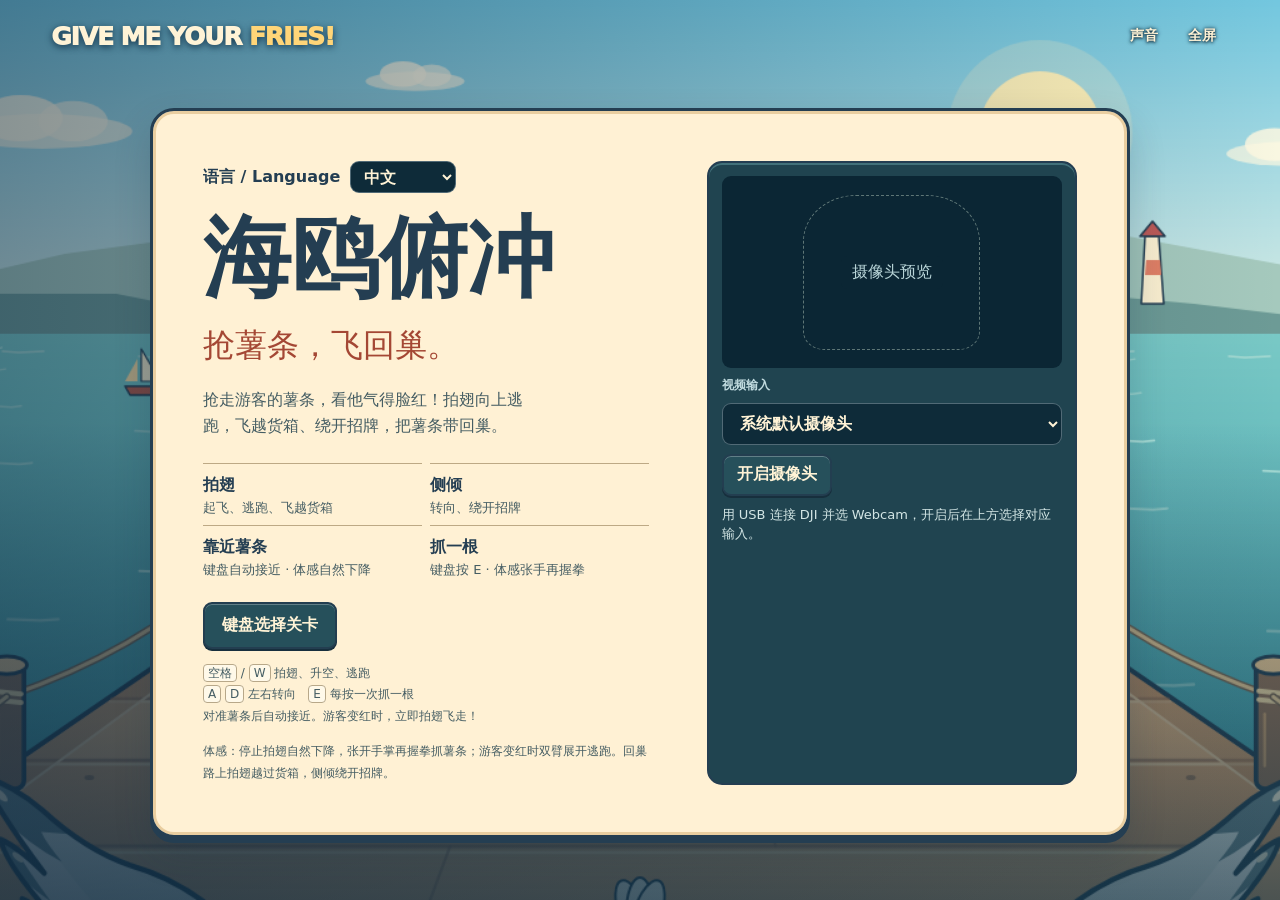
==== commit 2b36e9b7: "Update full-body gull flight gameplay and camera interaction Co-authored-by: Copilot <223556219+Copi" ====
--- a/demos/gull-flight/index.html
+++ b/demos/gull-flight/index.html
@@ -4,7 +4,7 @@
 <meta charset="utf-8">
 <meta name="viewport" content="width=device-width,initial-scale=1">
 <title>GIVE ME YOUR FRIES! · 海鸥俯冲</title>
-<link rel="stylesheet" href="flight.css?v=20">
+<link rel="stylesheet" href="flight.css?v=21">
 </head>
 <body>
 <main id="stage" data-phase="setup" aria-label="海鸥俯冲">
@@ -27,15 +27,15 @@
       <dl class="controls-guide">
         <div><dt>拍翅</dt><dd>起飞、逃跑、飞越货箱</dd></div>
         <div><dt>侧倾</dt><dd>转向、绕开招牌</dd></div>
-        <div><dt>靠近薯条</dt><dd>键盘自动俯冲 · 体感收翅</dd></div>
+        <div><dt>靠近薯条</dt><dd>键盘自动接近 · 体感自然下降</dd></div>
         <div><dt>抓一根</dt><dd>键盘按 E · 体感张手再握拳</dd></div>
       </dl>
       <div class="start-buttons">
-        <button id="bodyStart" type="button" class="primary" disabled>开始体感</button>
-        <button id="keyboardStart" type="button" class="secondary">键盘试玩</button>
+        <button id="bodyStart" type="button" class="primary" disabled hidden>开始体感</button>
+        <button id="keyboardStart" type="button" class="secondary">键盘选择关卡</button>
       </div>
-      <p class="keys"><kbd>空格</kbd> / <kbd>W</kbd> 拍翅、升空、逃跑<br><kbd>A</kbd> <kbd>D</kbd> 左右转向　<kbd>E</kbd> 每按一次抓一根<br>对准薯条后自动俯冲。游客变红时，立即拍翅飞走！</p>
-      <p class="keys">体感：收翅俯冲，单手张开再握拳抓一根；游客变红时双臂展开逃跑。回巢路上拍翅越过货箱，侧倾绕开招牌。</p>
+      <p class="keys"><kbd>空格</kbd> / <kbd>W</kbd> 拍翅、升空、逃跑<br><kbd>A</kbd> <kbd>D</kbd> 左右转向　<kbd>E</kbd> 每按一次抓一根<br>对准薯条后自动接近。游客变红时，立即拍翅飞走！</p>
+      <p class="keys">体感：停止拍翅自然下降，张开手掌再握拳抓薯条；游客变红时双臂展开逃跑。回巢路上拍翅越过货箱，侧倾绕开招牌。</p>
     </div>
     <div class="camera-panel">
       <div id="preview" class="preview">
@@ -47,11 +47,37 @@
       <select id="device"><option value="">系统默认摄像头</option></select>
       <div class="camera-buttons">
         <button id="cameraButton" type="button">开启摄像头</button>
-        <button id="calibrate" type="button" disabled>校准站位</button>
+        <button id="calibrate" type="button" disabled hidden>校准站位</button>
       </div>
       <p id="cameraStatus" class="status" role="status">用 USB 连接 DJI 并选 Webcam，开启后在上方选择对应输入。</p>
-      <progress id="calibrationProgress" value="0" max="1" aria-label="校准进度" hidden></progress>
     </div>
+  </section>
+
+  <section id="calibrationScreen" class="calibration-screen" hidden aria-live="polite">
+    <canvas id="calibrationCanvas" width="640" height="360" aria-label="上半身姿态校准镜像"></canvas>
+    <div class="calibration-instructions">
+      <h2>请让双肩入镜</h2>
+      <p>Keep both shoulders in view</p>
+      <progress id="calibrationProgress" value="0" max="1" aria-label="自动校准进度"></progress>
+      <span id="calibrationHint">请自然站立，保持双肩与双肘稳定</span>
+    </div>
+  </section>
+
+  <section id="levelSelect" class="level-select" hidden aria-labelledby="levelSelectTitle">
+    <p class="level-kicker">GULL FLIGHT · SELECT A ROUTE</p>
+    <h2 id="levelSelectTitle">选择关卡</h2>
+    <div class="level-cards">
+      <button id="levelCard1" class="level-card selected" type="button" aria-pressed="true" data-level="1">
+      <span class="card-art card-art-one" aria-hidden="true"><canvas id="levelArt1" width="640" height="360"></canvas><span class="card-sun"></span></span>
+        <span class="card-copy"><b>LEVEL 01</b><strong>Flight School</strong><span>新手飞行学校 · 教学关卡</span></span>
+      </button>
+      <button id="levelCard2" class="level-card" type="button" aria-pressed="false" data-level="2">
+      <span class="card-art card-art-two" aria-hidden="true"><canvas id="levelArt2" width="640" height="360"></canvas><span class="card-fries">FRIES!</span></span>
+        <span class="card-copy"><b>LEVEL 02</b><strong>The Great Fry Heist</strong><span>薯条大劫案 · 多重障碍与连续偷窃</span></span>
+      </button>
+    </div>
+    <p id="levelSelectHint" class="level-hint">左右方向键切换 · 空格确认</p>
+    <p id="levelCountdown" class="level-countdown" hidden></p>
   </section>
 
   <div id="hud" class="hud" hidden>
@@ -99,11 +125,11 @@
   <button id="lessonRetry" type="button">重练</button>
   <button id="lessonSkip" type="button">跳过练习</button>
 </aside>
-<script src="language.js?v=20"></script>
-<script src="scene.js?v=20"></script>
+<script src="language.js?v=21"></script>
+<script src="scene.js?v=21"></script>
 <script src="levels.js"></script>
 <script src="obstacles.js"></script>
 <script src="guide.js"></script>
-<script src="flight.js?v=20"></script>
+<script src="flight.js?v=21"></script>
 </body>
 </html>
--- a/demos/gull-flight/flight.css
+++ b/demos/gull-flight/flight.css
@@ -308,3 +308,74 @@
     animation: none !important;
   }
 }
+
+.calibration-screen,.level-select {
+  position:absolute;z-index:3;inset:0;display:grid;place-items:center;
+  background:#102b42ee;color:var(--paper);overflow:hidden;
+}
+.calibration-screen canvas {
+  position:absolute;inset:0;width:100%;height:100%;object-fit:cover;
+}
+.calibration-screen::after {
+  content:"";position:absolute;inset:0;background:linear-gradient(180deg,#0d274735 25%,#0b2138b8);
+}
+.calibration-instructions {
+  position:relative;z-index:1;width:min(520px,88vw);padding:clamp(22px,4vw,42px);
+  text-align:center;border:1px solid #d5fff16b;border-radius:22px;
+  background:#102c3ad9;box-shadow:0 20px 70px #051b2b66;backdrop-filter:blur(7px);
+}
+.calibration-instructions h2,.level-select h2 {margin:0;font-size:clamp(30px,5vw,58px)}
+.calibration-instructions p {margin:7px 0 20px;color:#dcf4eb;font-size:clamp(16px,2.1vw,23px)}
+.calibration-instructions progress {width:100%;height:13px;accent-color:#83f2d5}
+.calibration-instructions span {display:block;margin-top:12px;color:#fff0bf;font-weight:750}
+.level-select {
+  align-content:center;justify-items:center;gap:12px;padding:90px 20px 34px;
+  background:linear-gradient(155deg,#102a43ef,#113c51ef 55%,#102b42f2);
+}
+.level-kicker {color:#ffd578;font-weight:950;letter-spacing:.16em;font-size:clamp(11px,1.3vw,16px)}
+.level-cards {position:relative;width:min(980px,94vw);height:clamp(290px,42vh,440px);margin:clamp(10px,2vh,22px) 0}
+.level-card {
+  position:absolute;top:0;left:50%;width:46%;height:100%;min-width:0;padding:0;overflow:hidden;text-align:left;color:var(--paper);
+  border:2px solid #f6e1ab52;border-radius:20px;background:#16394de8;
+  box-shadow:0 12px 30px #04182766;opacity:.76;scale:.84;transform:translateX(-165%);
+  transition:transform .3s ease,scale .3s ease,opacity .3s ease,border-color .3s ease,box-shadow .3s ease;
+}
+.level-card.selected {
+  opacity:1;scale:1;border-color:var(--yellow);
+  box-shadow:0 0 0 3px #ffd57832,0 18px 45px #041827a8;
+}
+#levelSelect[data-selected="1"] #levelCard1 {transform:translateX(-50%);z-index:2}
+#levelSelect[data-selected="1"] #levelCard2 {transform:translateX(65%)}
+#levelSelect[data-selected="2"] #levelCard1 {transform:translateX(-165%)}
+#levelSelect[data-selected="2"] #levelCard2 {transform:translateX(-50%);z-index:2}
+.card-art {
+  position:relative;display:grid;place-items:center;height:clamp(130px,24vh,240px);overflow:hidden;
+  background:linear-gradient(180deg,#84c8d6 0 44%,#62b6b5 45% 58%,#286b82 59% 100%);
+}
+.card-art::before {
+  content:"";position:absolute;left:-10%;right:-10%;bottom:22%;height:35%;
+  background:linear-gradient(165deg,transparent 0 22%,#f0ca91 23% 29%,transparent 30% 54%,#eac58c 55% 61%,transparent 62%);
+}
+.card-art-one {background:linear-gradient(180deg,#92cbd1 0 42%,#efd19a 43% 51%,#52a9b0 52% 100%)}
+.card-art-two {background:linear-gradient(180deg,#5ba6b7 0 40%,#dbb477 41% 49%,#28778a 50% 100%)}
+.card-sun {position:absolute;width:52px;height:52px;right:13%;top:16%;border-radius:50%;background:#ffe5a0;box-shadow:0 0 35px #ffe5a077}
+.card-art canvas {position:absolute;inset:0;width:100%;height:100%;object-fit:cover;opacity:.76}
+.card-art-two canvas {filter:saturate(.78) sepia(.12)}
+.card-fries {position:absolute;right:8%;bottom:8%;color:#fff0a8;font-size:clamp(14px,2.2vw,24px);font-weight:1000;letter-spacing:.12em;text-shadow:0 2px 4px #102c3a}
+.card-copy {display:grid;gap:5px;padding:clamp(13px,2vw,23px)}
+.card-copy b {color:#ffd578;font-size:12px;letter-spacing:.14em}
+.card-copy strong {font-size:clamp(18px,2.5vw,30px)}
+.card-copy span {font-size:clamp(12px,1.4vw,16px);color:#c6dce0}
+.level-hint {color:#d5e7e6;font-weight:700;text-align:center}
+.level-countdown {color:var(--yellow);font-weight:1000;font-size:clamp(28px,5vw,56px);font-variant-numeric:tabular-nums}
+#stage[data-phase="calibrating"] .chrome,#stage[data-phase="levelSelect"] .chrome {z-index:5}
+@media(max-width:620px) {
+  .level-cards {height:clamp(260px,43vh,370px)}
+  .level-card {width:48%}
+  .card-copy {padding:12px 10px}
+  .card-copy span {line-height:1.35}
+  .level-card {border-radius:15px}
+}
+@media(prefers-reduced-motion:reduce) {
+  .level-card {transition:none}
+}
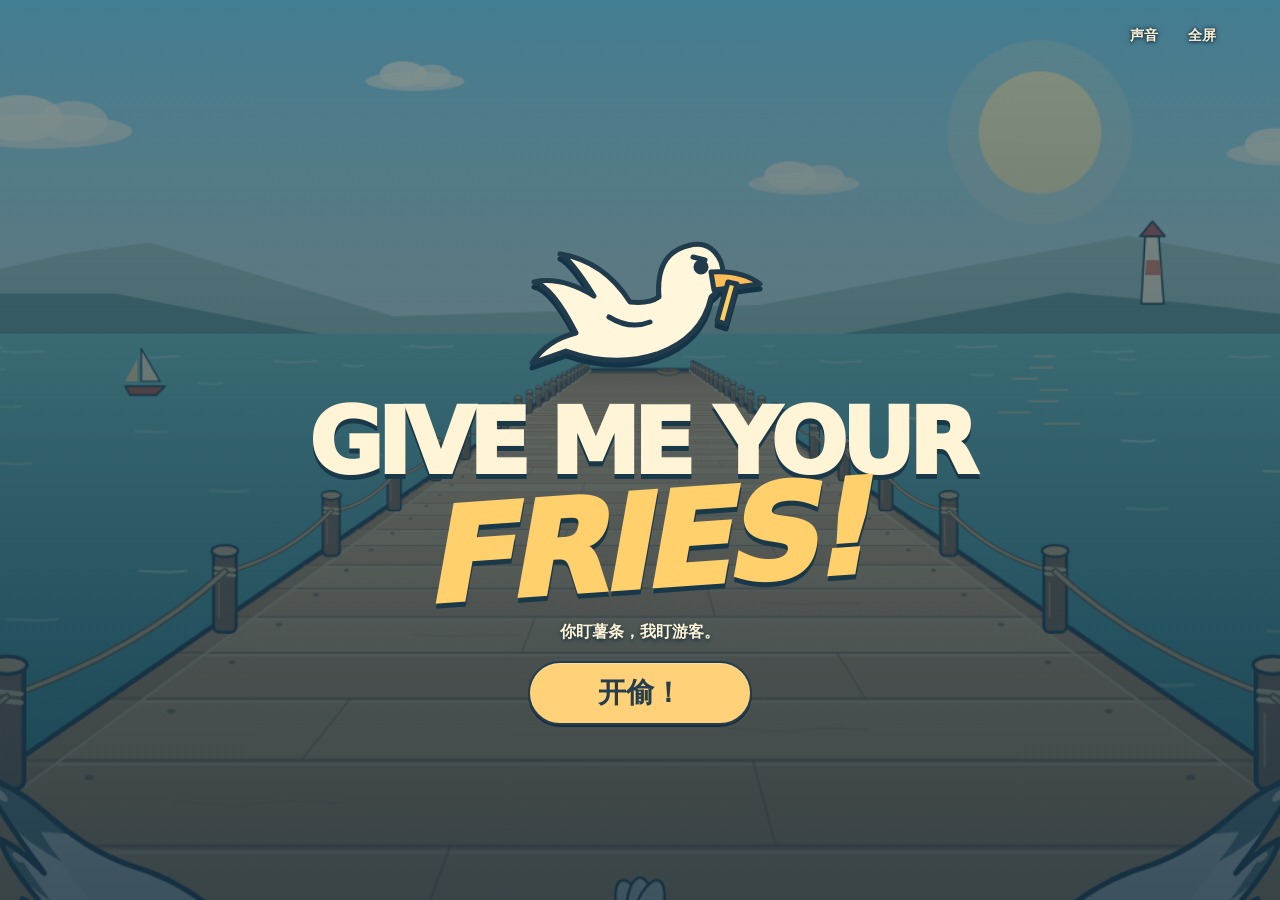
==== commit 1c58b90f: "Update full-body demo to v30 with guided practice and directional cues" ====
--- a/demos/gull-flight/index.html
+++ b/demos/gull-flight/index.html
@@ -4,10 +4,10 @@
 <meta charset="utf-8">
 <meta name="viewport" content="width=device-width,initial-scale=1">
 <title>GIVE ME YOUR FRIES! · 海鸥俯冲</title>
-<link rel="stylesheet" href="flight.css?v=21">
+<link rel="stylesheet" href="flight.css?v=30">
 </head>
 <body>
-<main id="stage" data-phase="setup" aria-label="海鸥俯冲">
+<main id="stage" data-phase="welcome" aria-label="海鸥俯冲">
   <canvas id="flight" width="1280" height="720" aria-label="第一人称码头，屏幕两侧是海鸥的翅膀"></canvas>
   <div class="shade"></div>
   <div class="chrome">
@@ -19,23 +19,27 @@
     </div>
   </div>
 
-  <section id="setup" class="sheet" aria-labelledby="title">
+  <section id="welcome" aria-labelledby="welcomeTitle">
+    <svg class="heist-gull" viewBox="0 0 260 150" aria-hidden="true">
+      <g stroke="#203c4c" stroke-width="5" stroke-linejoin="round" stroke-linecap="round">
+        <path d="M22 136Q37 113 66 106Q42 59 24 55Q51 49 84 69Q61 32 50 27Q94 34 120 75Q139 77 149 70Q146 33 169 22Q199 8 211 35Q218 57 201 70Q192 111 147 127Q104 141 56 124Z" fill="#fff6db"/>
+        <path d="M201 45Q232 43 250 57L204 63Z" fill="#ffbd59"/>
+        <path d="M218 55l9 2-11 40-9-3z" fill="#ffcf62"/>
+        <circle cx="191" cy="40" r="5" fill="#203c4c"/>
+        <path d="M183 30l12 3M99 90q21 13 41 5" fill="none"/>
+      </g>
+    </svg>
+    <h1 id="welcomeTitle">GIVE ME YOUR <em>FRIES!</em></h1>
+    <p>你盯薯条，我盯游客。</p>
+    <button id="enterPier" class="primary" type="button">开偷！</button>
+  </section>
+  <section id="setup" class="sheet" hidden aria-labelledby="title">
     <div class="setup-copy">
+      <h2 id="title">起飞准备</h2>
       <label class="language-choice">语言 / Language <select id="language"><option value="zh-CN">中文</option><option value="en" lang="en">English</option></select></label>
-      <h1 id="title">海鸥俯冲<span>抢薯条，飞回巢。</span></h1>
-      <p class="intro">抢走游客的薯条，看他气得脸红！拍翅向上逃跑，飞越货箱、绕开招牌，把薯条带回巢。</p>
-      <dl class="controls-guide">
-        <div><dt>拍翅</dt><dd>起飞、逃跑、飞越货箱</dd></div>
-        <div><dt>侧倾</dt><dd>转向、绕开招牌</dd></div>
-        <div><dt>靠近薯条</dt><dd>键盘自动接近 · 体感自然下降</dd></div>
-        <div><dt>抓一根</dt><dd>键盘按 E · 体感张手再握拳</dd></div>
-      </dl>
-      <div class="start-buttons">
-        <button id="bodyStart" type="button" class="primary" disabled hidden>开始体感</button>
-        <button id="keyboardStart" type="button" class="secondary">键盘选择关卡</button>
-      </div>
-      <p class="keys"><kbd>空格</kbd> / <kbd>W</kbd> 拍翅、升空、逃跑<br><kbd>A</kbd> <kbd>D</kbd> 左右转向　<kbd>E</kbd> 每按一次抓一根<br>对准薯条后自动接近。游客变红时，立即拍翅飞走！</p>
-      <p class="keys">体感：停止拍翅自然下降，张开手掌再握拳抓薯条；游客变红时双臂展开逃跑。回巢路上拍翅越过货箱，侧倾绕开招牌。</p>
+      <button id="bodyStart" type="button" class="primary" disabled hidden>开始体感</button>
+      <button id="keyboardStart" type="button" class="secondary">用键盘出发 →</button>
+      <details><summary>键盘操作</summary><p class="keys"><kbd>W</kbd> / <kbd>空格</kbd> 拍翅　<kbd>A</kbd> / <kbd>D</kbd> 转向　<kbd>E</kbd> 抓取</p></details>
     </div>
     <div class="camera-panel">
       <div id="preview" class="preview">
@@ -45,6 +49,7 @@
       </div>
       <label for="device">视频输入</label>
       <select id="device"><option value="">系统默认摄像头</option></select>
+      <p class="status">体感准备：站在镜头中央，面向屏幕，双臂自然垂在身侧。让双肩和双肘入镜，再开启摄像头。</p>
       <div class="camera-buttons">
         <button id="cameraButton" type="button">开启摄像头</button>
         <button id="calibrate" type="button" disabled hidden>校准站位</button>
@@ -56,13 +61,73 @@
   <section id="calibrationScreen" class="calibration-screen" hidden aria-live="polite">
     <canvas id="calibrationCanvas" width="640" height="360" aria-label="上半身姿态校准镜像"></canvas>
     <div class="calibration-instructions">
-      <h2>请让双肩入镜</h2>
-      <p>Keep both shoulders in view</p>
+      <h2>记录你的起始姿势</h2>
+      <p>自然站直，手臂放松，保持约两秒。进度条走满后再侧倾选关。</p>
       <progress id="calibrationProgress" value="0" max="1" aria-label="自动校准进度"></progress>
       <span id="calibrationHint">请自然站立，保持双肩与双肘稳定</span>
     </div>
   </section>
 
+  <section id="handSchool" hidden aria-labelledby="practiceTitle">
+    <article class="practice-card">
+      <button type="button" id="skipPractice">跳过练习</button>
+      <div id="practiceFlightArt" class="practice-art" aria-hidden="true"></div>
+      <svg class="practice-art practice-hand-art" viewBox="0 0 280 150" aria-hidden="true">
+        
+        <g stroke="#263f50" stroke-width="3" stroke-linecap="round" stroke-linejoin="round">
+          <g class="pose-reach">
+            <path d="M96 143l5-52q5-19 24-22h23q21 0 29 20l8 54" fill="#377a7c"/>
+            <path d="M103 101h66m-68 13h70" stroke="#f7e8c2" stroke-width="6"/>
+            <circle cx="137" cy="48" r="22" fill="#ffca9b"/>
+            <path d="M111 43l5-16q17-10 38-1l5 15zm-8 0q29-8 63-2l-2 5-60 2z" fill="#e8b767"/>
+            <path d="M163 92q12 5 11 17t-14 8l-21-18 7-8 14 11z" fill="#ffca9b"/>
+            <path d="M139 101q-9-3-10-13l-2-11q0-4 4-2l4 8-2-17q1-4 4-1l3 14-1-17q2-4 5 0l2 16 1-12q2-3 4 0l1 17q2 10-6 16z" fill="#ffce9b"/>
+            <path d="M194 106q11-24-2-40m-2 11 1-13 12 5" fill="none" stroke="#c55c45"/>
+          </g>
+          <g class="pose-palm"><g id="guide-palm">
+            <path d="M119 135l2-24q-9-7-14-18L88 73q-4-7 2-10 4-2 9 3l15 14-10-44q-1-7 5-8 5-1 7 6l10 33-3-44q0-7 6-8 6 0 7 8l4 42 5-43q1-7 7-6 6 1 5 8l-4 44 11-32q2-6 7-4 5 2 3 8l-10 43q-2 16-11 25l2 27z" fill="#ffca95"/>
+            <path d="M119 87q9-11 20-9m-13 23q13 3 22-3" fill="none" stroke="#ce8868"/>
+            <path d="M113 127l45-2 2 18h-49z" fill="#377a7c"/>
+          </g></g>
+          <g class="pose-fist"><g id="guide-fist">
+            <path class="practice-fry" d="M159 103l-8-72 11-2 11 73z" fill="#ffd36e"/>
+            <path d="M114 135l4-27q-13-13-14-30l1-18q0-9 8-9 4-10 13-8 6-8 16-4 11-2 16 6 11 0 13 13l-1 27q-1 14-13 25l2 25z" fill="#ffca95"/>
+            <path d="M113 54l-1 16q1 8 9 6m4-29-2 22q1 8 9 6m10-32-3 23q0 8 8 7m10-23-2 17" fill="none" stroke="#b67759"/>
+            <path d="M107 83q-2-12 7-15l26-5q9-1 9 6 0 5-7 8l-15 7q-1 10-9 12" fill="#ffca95"/>
+            <path d="M111 127l49-2 2 18h-53z" fill="#377a7c"/>
+          </g></g>
+        </g>
+      </svg>
+      <h2 id="practiceTitle"></h2><p id="practiceHint" role="status"></p>
+      <svg class="practice-celebration" viewBox="0 0 240 162" aria-hidden="true">
+        <defs>
+          <g id="graduationFry" stroke="#68472e" stroke-width="1.8" stroke-linejoin="round">
+            <path d="M-4 0l1-24 6-1 2 24-4 3z" fill="#ffca59"/>
+            <path d="M-1-21v15" fill="none" stroke="#fff1af"/>
+          </g>
+        </defs>
+        <g transform="translate(120 106)">
+          <use href="#graduationFry" class="fry-pop" style="--x:-82px;--y:-52px;--fall:-121px;--spin:-108deg;--delay:190ms"/>
+          <use href="#graduationFry" class="fry-pop" style="--x:-55px;--y:-72px;--fall:-81px;--spin:-60deg;--delay:245ms"/>
+          <use href="#graduationFry" class="fry-pop" style="--x:-25px;--y:-76px;--fall:-37px;--spin:-29deg;--delay:140ms"/>
+          <use href="#graduationFry" class="fry-pop" style="--x:9px;--y:-80px;--fall:13px;--spin:27deg;--delay:235ms"/>
+          <use href="#graduationFry" class="fry-pop" style="--x:41px;--y:-76px;--fall:61px;--spin:65deg;--delay:155ms"/>
+          <use href="#graduationFry" class="fry-pop" style="--x:77px;--y:-59px;--fall:114px;--spin:110deg;--delay:215ms"/>
+          <use href="#graduationFry" class="fry-pop" style="--x:-66px;--y:-51px;--fall:-98px;--spin:-90deg;--delay:670ms"/>
+          <use href="#graduationFry" class="fry-pop" style="--x:29px;--y:-70px;--fall:43px;--spin:46deg;--delay:720ms"/>
+          <use href="#graduationFry" class="fry-pop" style="--x:62px;--y:-45px;--fall:92px;--spin:86deg;--delay:760ms"/>
+        </g>
+        <g class="fry-carton" stroke="#253e4c" stroke-width="3.5" stroke-linejoin="round">
+          <use href="#graduationFry" transform="translate(105 111) rotate(-15) scale(1.4)"/>
+          <use href="#graduationFry" transform="translate(119 112) rotate(-3) scale(1.6)"/>
+          <use href="#graduationFry" transform="translate(134 110) rotate(15) scale(1.35)"/>
+          <path d="M84 98q36 14 72 0l-10 54H95z" fill="#e77954"/>
+          <path d="M90 105q29 10 59 1l-2 5q-31 5-56-2z" fill="#ffb579" stroke="none"/>
+          <path d="M104 130q8-3 15 4 6-10 17-12" fill="none" stroke="#fff1ce" stroke-linecap="round"/>
+        </g>
+      </svg>
+    </article>
+  </section>
   <section id="levelSelect" class="level-select" hidden aria-labelledby="levelSelectTitle">
     <p class="level-kicker">GULL FLIGHT · SELECT A ROUTE</p>
     <h2 id="levelSelectTitle">选择关卡</h2>
@@ -77,9 +142,17 @@
       </button>
     </div>
     <p id="levelSelectHint" class="level-hint">左右方向键切换 · 空格确认</p>
-    <p id="levelCountdown" class="level-countdown" hidden></p>
-  </section>
-
+    <button type="button" id="repeatPractice" hidden>重练动作</button>
+    <div id="levelCountdown" hidden>
+      <strong id="countdownDigit" role="status"></strong>
+      <span id="countdownPaused" hidden>回到镜头前继续</span>
+    </div>
+  </section>
+
+  <aside id="armMonitor" hidden aria-label="实时手臂">
+    <canvas id="armDiagram" width="240" height="128" aria-hidden="true"></canvas>
+    <span id="armCaption" role="status"></span>
+  </aside>
   <div id="hud" class="hud" hidden>
     <div id="routeHud"><b id="levelLabel"></b><span id="zoneLabel"></span><progress id="routeProgress" max="100" value="0"></progress><span id="wantedLabel"></span><span id="npcLabel"></span></div>
     <div id="dangerGlow" aria-hidden="true" hidden></div>
@@ -116,20 +189,21 @@
       <button id="back" type="button" class="secondary">返回设置</button>
     </div>
   </section>
-</main>
 <aside id="bodyLesson" hidden aria-label="体感动作练习">
-  <small id="lessonProgress"></small>
+  <small id="lessonProgress" hidden></small>
   <div id="lessonDemo" aria-hidden="true"></div>
   <strong id="lessonTitle"></strong>
   <p id="lessonDetail" role="status"></p>
-  <button id="lessonRetry" type="button">重练</button>
-  <button id="lessonSkip" type="button">跳过练习</button>
+  <button id="lessonRetry" type="button" hidden>重练</button>
+  <button id="lessonSkip" type="button" hidden>跳过练习</button>
 </aside>
-<script src="language.js?v=21"></script>
-<script src="scene.js?v=21"></script>
+</main>
+
+<script src="language.js?v=30"></script>
+<script src="scene.js?v=30"></script>
 <script src="levels.js"></script>
-<script src="obstacles.js"></script>
-<script src="guide.js"></script>
-<script src="flight.js?v=21"></script>
+<script src="obstacles.js?v=22"></script>
+<script src="guide.js?v=30"></script>
+<script src="flight.js?v=30"></script>
 </body>
 </html>
--- a/demos/gull-flight/flight.css
+++ b/demos/gull-flight/flight.css
@@ -6,32 +6,11 @@
   --line:#d2e4e957;
   font-family:"DM Sans",system-ui,"PingFang SC","Microsoft YaHei",sans-serif;
 }
-#bodyLesson{position:fixed;z-index:8;right:18px;top:140px;width:min(300px,40vw);padding:14px;background:#102c3af2;border:2px solid #ffd578;border-radius:15px;color:#fff3d6}
-#bodyLesson small,#bodyLesson strong{display:block}
-#bodyLesson strong{font-size:21px}
-#bodyLesson p{margin:8px 0;line-height:1.45;font-size:15px}
-#bodyLesson button{padding:5px 9px;border:1px solid #ffd578;border-radius:7px;background:#234959;margin:3px;color:#fff3d6}
-#lessonDemo{font-size:42px;text-align:center}
-#lessonDemo svg{display:block;width:100%;height:145px}
-.demo-arm.left{transform-origin:110px 52px;--turn:-55deg}
-.demo-arm.right{transform-origin:130px 52px;--turn:55deg}
-[data-action="flap"] .demo-arm{animation:demo-arm 1.4s ease-in-out infinite}
-[data-action="tuck"] .demo-arm.left{--turn:-78deg}
-[data-action="tuck"] .demo-arm.right{--turn:78deg}
-[data-action="tuck"] .demo-arm{animation:demo-arm 2.4s ease-in-out infinite}
-[data-action="spread"] .demo-arm{animation:demo-arm 2.4s ease-in-out infinite reverse}
-[data-action="lean"] .demo-person{transform-origin:120px 145px;animation:demo-lean 2.8s ease-in-out infinite}
-@keyframes demo-arm{0%,15%,100%{transform:rotate(0)}45%,65%{transform:rotate(var(--turn))}}
-@keyframes demo-lean{0%,100%{transform:rotate(-16deg)}50%{transform:rotate(16deg)}}
 #wingPrompt{position:absolute;inset:40% 7% auto;display:flex;justify-content:space-between;pointer-events:none;z-index:3}
 #wingPrompt span{font-size:clamp(65px,13vw,180px);filter:drop-shadow(0 3px 5px #102c3a);transform-origin:bottom right;animation:prompt-wing 1.4s ease-in-out infinite}
 #wingPrompt span:last-child{scale:-1 1}
 @keyframes prompt-wing{0%,100%{transform:rotate(-20deg) translateY(-14px)}50%{transform:rotate(25deg) translateY(14px)}}
-@media(prefers-reduced-motion:reduce){.demo-arm,.demo-person,#wingPrompt span{animation:none!important}}
-body:has(#bodyLesson:not([hidden])) #motionStatus{left:18px;top:160px;transform:none;max-width:calc(60vw - 50px);font-size:clamp(16px,2vw,24px)}
-@keyframes lesson-motion{from{transform:translateY(-5px) scale(.94)}to{transform:translateY(5px) scale(1.06)}}
-@media(prefers-reduced-motion:reduce){#lessonDemo{animation:none}}
-@media(max-height:650px){#bodyLesson{top:95px;padding:8px}#lessonDemo{font-size:28px}}
+@media(prefers-reduced-motion:reduce){#wingPrompt span{animation:none!important}}
 * { box-sizing:border-box }
 [hidden] { display:none!important }
 body { margin:0; background:#0e2d3a; color:var(--paper) }
@@ -187,7 +166,7 @@
 }
 .secondary,.camera-buttons button,.tools button {background:#26505b;color:#fff3d6}
 .primary {background:#ffd178;color:#233e50}
-.hud-stats > div:first-child,.cue,.timer,#bodyLesson,#motionStatus {
+.hud-stats > div:first-child,.cue,.timer,#motionStatus {
   background:#193d49;border:2px solid #edd2a0;
   box-shadow:0 2px 0 1px #233e50,inset 0 2px #ffffff12;
 }
@@ -237,78 +216,9 @@
 [data-phase=grab] .cue {left:clamp(12px,4vw,58px);bottom:6vh;transform:none;text-align:left;width:min(45vw,580px);min-width:0;padding:0}
 [data-phase=grab] .cue p {white-space:normal;font-size:clamp(21px,3.15vw,42px)}
 #attackClock .attack-label {font-weight:900;font-size:clamp(14px,1.8vw,24px)}
-/* Non-blocking guide stays in the top HUD gutter, away from the aiming area. */
-#bodyLesson{pointer-events:none;position:absolute;top:58px;right:12px;width:230px;max-width:26vw;padding:8px;z-index:6;font-size:12px}
-#bodyLesson button{display:none!important}
-#bodyLesson strong{font-size:16px;font-weight:600}
-#bodyLesson p{font-size:13px;margin:4px 0}
-#lessonDemo{font-size:26px;display:flex;align-items:center;justify-content:center}
-#lessonDemo svg{width:90px;height:65px}
-#bodyLesson[data-animate="false"] svg{display:none}
-[data-action="crates"] .demo-arm,[data-action="escape"] .demo-arm{animation:demo-arm 1.4s ease-in-out infinite}
-@media(max-width:700px){#bodyLesson{width:180px;max-width:35vw}#lessonDemo svg{height:45px}#bodyLesson strong{font-size:13px}#bodyLesson p{font-size:11px}}
 #routeHud{position:absolute;top:80px;left:20px;display:flex;flex-direction:column;gap:4px;font-size:clamp(12px,1.3vw,18px);color:#fff3d6;text-shadow:0 2px 3px #102c3a;max-width:25vw;pointer-events:none}
 #routeProgress{width:180px;max-width:100%;height:9px;accent-color:#ffd578}
-#bodyLesson{left:50%;right:auto;transform:translateX(-50%);top:65px;width:360px;max-width:36vw;min-height:95px;background:#102c3ae8}
-#lessonDemo{float:left;margin-right:8px;max-width:115px}
-#lessonDemo svg{width:65px}
-#bodyLesson small{font-size:10px}
-#bodyLesson strong{font-size:15px}
-#bodyLesson p{font-size:12px}
-#bodyLesson[data-action="sign"] .demo-person,#bodyLesson[data-action="umbrella"] .demo-person,#bodyLesson[data-action="bunting"] .demo-person,#bodyLesson[data-action="cart"] .demo-person,#bodyLesson[data-action="restaurant"] .demo-person,#bodyLesson[data-action="gull"] .demo-person{transform-origin:120px 145px;animation:demo-lean 2s ease-in-out infinite}
-#bodyLesson[data-action="highCrates"] .demo-arm{animation:demo-arm 1.4s ease-in-out infinite}
-body:has(#bodyLesson:not([hidden])) #motionStatus{top:auto;bottom:22%;left:50%;transform:translateX(-50%);max-width:70%;font-size:clamp(15px,2vw,24px)}
 #routeHud{top:120px}
-#bodyLesson{top:235px;left:18px;transform:none;width:230px;max-width:25vw}
-#lessonDemo{float:none;max-width:none;white-space:nowrap}
-@media(max-height:650px){#bodyLesson{top:180px}#lessonDemo svg{height:40px}#routeHud{top:110px}}
-[data-action="hand"] #lessonDemo{position:relative;height:65px;font-size:48px}
-.hand-open,.hand-closed{position:absolute;left:calc(50% - 28px);animation:hand-swap 1.8s steps(1) infinite}
-.hand-closed{animation-delay:-.9s}
-@keyframes hand-swap{0%,49%{opacity:1}50%,100%{opacity:0}}
-#bodyLesson[data-animate="false"] .hand-open{display:none}
-#bodyLesson[data-animate="false"] .hand-closed{animation:none}
-@media(prefers-reduced-motion:reduce){.hand-open,.hand-closed{animation:none}.hand-closed{display:none}}
-
-/* Tutorial guide refinement */
-
-#bodyLesson {
-  pointer-events: none !important;
-  user-select: none;
-  box-shadow: 0 4px 18px #102c3a44;
-}
-
-#bodyLesson button {
-  display: none !important;
-}
-
-#bodyLesson[data-animate="false"] {
-  min-height: 0;
-  padding: 10px;
-}
-
-#bodyLesson[data-animate="false"] svg {
-  display: none;
-}
-
-#bodyLesson[data-animate="false"] * {
-  animation: none !important;
-}
-
-#bodyLesson[data-action="escape"] .demo-arm {
-  animation: demo-arm 1.4s ease-in-out infinite reverse;
-}
-
-#bodyLesson[data-action="home"] svg {
-  display: none;
-}
-
-@media (prefers-reduced-motion: reduce) {
-  #bodyLesson * {
-    animation: none !important;
-  }
-}
-
 .calibration-screen,.level-select {
   position:absolute;z-index:3;inset:0;display:grid;place-items:center;
   background:#102b42ee;color:var(--paper);overflow:hidden;
@@ -367,7 +277,6 @@
 .card-copy strong {font-size:clamp(18px,2.5vw,30px)}
 .card-copy span {font-size:clamp(12px,1.4vw,16px);color:#c6dce0}
 .level-hint {color:#d5e7e6;font-weight:700;text-align:center}
-.level-countdown {color:var(--yellow);font-weight:1000;font-size:clamp(28px,5vw,56px);font-variant-numeric:tabular-nums}
 #stage[data-phase="calibrating"] .chrome,#stage[data-phase="levelSelect"] .chrome {z-index:5}
 @media(max-width:620px) {
   .level-cards {height:clamp(260px,43vh,370px)}
@@ -379,3 +288,143 @@
 @media(prefers-reduced-motion:reduce) {
   .level-card {transition:none}
 }
+
+#armMonitor {position:absolute;z-index:5;right:clamp(8px,3vw,42px);bottom:17%;width:clamp(98px,12vw,150px);pointer-events:none;text-align:center;color:#fff5d9;background:linear-gradient(90deg,transparent,#143849dd 18% 82%,transparent);padding:4px 3px;font-size:clamp(11px,1vw,14px);font-weight:800}
+#armDiagram {display:block;width:100%;height:auto}
+#armCaption {text-shadow:0 1px 3px #152d3b}
+#stage[data-phase=levelSelect] #armMonitor,#stage[data-phase=calibrating] #armMonitor {bottom:2%}
+#handSchool {position:absolute;inset:0;z-index:4;display:grid;place-items:center;background:#0b2635a8;padding:54px 16px 18px;overflow:auto}
+.practice-card {display:grid;justify-items:center;align-content:center;gap:10px;width:min(100%,720px);text-align:center;color:#fff4de}
+#skipPractice {position:absolute;top:clamp(12px,3vh,30px);right:clamp(12px,4vw,42px);background:#193b49ee;border:0;border-radius:8px;padding:8px 12px}
+#repeatPractice {background:#244955;border-radius:8px;border:0;padding:7px 12px;color:#fff4db}
+.practice-art {display:block;width:min(100%,560px);height:min(47vh,340px)}
+.practice-hand-art {width:min(90vw,660px);opacity:.64;transition:opacity .22s}
+.practice-card h2 {font-size:clamp(30px,min(6.3vw,8vh),68px);line-height:1.1;text-shadow:0 4px 16px #071d2a}
+.practice-card p {font-size:clamp(15px,2.4vw,24px);font-weight:700}
+.practice-card p:empty {display:none}
+.pose-reach,.pose-palm,.pose-fist,.practice-fry,.practice-celebration {display:none}
+#handSchool[data-step="0"] .pose-reach,#handSchool[data-step="1"] .pose-palm,#handSchool[data-step="2"] .pose-fist,
+#handSchool[data-ok="yes"] .practice-fry {display:inline}
+#handSchool[data-ok="yes"] .practice-hand-art {opacity:1}
+#handSchool[data-ok="yes"] .practice-hand-art #guide-palm path[fill="#ffca95"],
+#handSchool[data-ok="yes"] .practice-hand-art #guide-fist path[fill="#ffca95"] {fill:#9df1bc;stroke:#24624c}
+#handSchool[data-ok="yes"] h2 {color:#a4f7c1}
+#handSchool[data-step="complete"] .practice-hand-art {display:none}
+#handSchool[data-step="complete"] .practice-celebration {display:block;order:-1;width:min(58vw,260px);height:min(37vh,200px)}
+#handSchool[data-step="complete"] .practice-celebration {width:min(86vw,470px);height:min(39vh,320px)}
+#handSchool[data-step="complete"] h2 {color:#ffe39a}
+.fry-pop {opacity:0}
+@media(prefers-reduced-motion:no-preference) {
+  .fry-pop {animation:fry-spray 1.3s var(--delay) both}
+  .fry-carton {transform-origin:120px 152px;animation:carton-pop .8s ease-out}
+  #handSchool[data-step="complete"] h2 {animation:graduation-rise .45s ease-out both}
+  @keyframes fry-spray {
+    0% {opacity:0;transform:scale(.55);animation-timing-function:ease-out}
+    8% {opacity:1}
+    52% {opacity:1;transform:translate(var(--x),var(--y)) rotate(var(--spin));animation-timing-function:ease-in}
+    100% {opacity:0;transform:translate(var(--fall),35px) rotate(var(--spin)) scale(.75)}
+  }
+  @keyframes carton-pop {
+    0%,100% {transform:none}
+    19% {transform:scale(1.12,.82)}
+    43% {transform:translateY(-8px) scale(.94,1.08) rotate(-3deg)}
+    73% {transform:rotate(2deg)}
+  }
+  @keyframes graduation-rise {from{opacity:0;transform:translateY(9px)}to{opacity:1;transform:none}}
+}
+#levelCountdown {position:absolute;inset:0;z-index:3;display:grid;place-items:center;background:radial-gradient(ellipse at center,#173d4bd9,#091e2cf2)}
+#countdownDigit {display:block;color:#ffda89;font-variant-numeric:tabular-nums;font-size:min(43vh,48vw);line-height:1;font-weight:1000;text-shadow:0 .035em #a44c36,0 0 .22em #ffb26380}
+#countdownPaused {position:absolute;top:73%;color:#fff4de;font-size:clamp(16px,2.5vw,28px)}
+#levelCountdown.paused #countdownDigit {animation-play-state:paused;opacity:.55}
+@media(prefers-reduced-motion:no-preference) {
+  .countdown-beat {animation:countdown-beat .92s cubic-bezier(.16,.84,.33,1) both}
+  @keyframes countdown-beat {0%{scale:.72}24%{scale:1.15}100%{scale:.91}}
+}
+
+/* Center the gesture above the control details, below the aiming area. */
+#bodyLesson {
+  --guide-outline:#ffda89;
+  position:absolute;z-index:6;left:50%;bottom:clamp(48px,9.5vh,84px);
+  transform:translateX(-50%);width:min(90vw,420px);
+  pointer-events:none;text-align:center;color:#fff4d8;user-select:none;
+}
+#lessonDemo {margin:auto;width:clamp(96px,21vh,180px);aspect-ratio:1.18}
+#lessonDemo svg {display:block;width:100%;height:100%;overflow:visible}
+#lessonTitle {display:block;width:fit-content;max-width:100%;margin:-2px auto 0;padding:4px 18px;
+  border-radius:18px;background:#122f3ae8;font-size:clamp(20px,4vh,37px);font-weight:950;line-height:1.15}
+#lessonDetail {margin:4px 0 0;font-weight:850;font-size:clamp(13px,2.4vh,19px);color:var(--guide-outline);
+  text-shadow:0 1px 4px #0c222d,0 1px 2px #0c222d}
+#bodyLesson[data-confirmed="true"] {--guide-outline:#9df1bc}
+#bodyLesson[data-confirmed="true"] #lessonTitle {background:#164635f2}
+.guide-disc {fill:#183e4bdc;stroke:var(--guide-outline);stroke-width:2.5}
+.guide-person,.guide-hand {color:var(--guide-outline);opacity:.94}
+.guide-person path,.guide-person circle {fill:#f5dfadcb;stroke:currentColor;stroke-width:2.4;stroke-linejoin:round}
+.guide-person .guide-shirt {fill:#34777cd9}
+.guide-arrow {fill:none;stroke:var(--guide-outline);stroke-width:3;stroke-linecap:round;stroke-linejoin:round}
+.guide-person {transform-origin:90px 107px}
+.guide-sleeve.left {transform-origin:69px 64px}
+.guide-sleeve.right {transform-origin:111px 64px}
+.guide-hand {filter:drop-shadow(0 0 2px var(--guide-outline))}
+#stage:has(#bodyLesson:not([hidden])) .cue {left:50%;bottom:clamp(10px,2.6vh,24px);transform:translateX(-50%);text-align:center;width:min(91vw,640px);min-width:0}
+#stage:has(#bodyLesson:not([hidden])) .cue p {display:none}
+#stage:has(#bodyLesson:not([hidden])) #motionStatus {top:27%;bottom:auto}
+@media(prefers-reduced-motion:no-preference) {
+  #bodyLesson[data-motion="flap"][data-animate="true"] .guide-sleeve.left {animation:guide-flap 0.78s ease-in-out infinite alternate}
+  #bodyLesson[data-motion="flap"][data-animate="true"] .guide-sleeve.right {animation:guide-flap 0.78s ease-in-out infinite alternate;animation-name:guide-flap-right}
+  #bodyLesson[data-motion="lean"][data-animate="true"] .guide-person {animation:guide-lean 1.6s ease-in-out infinite alternate}
+  #bodyLesson[data-motion="spread"][data-animate="true"] .guide-sleeve.left {animation:guide-open-left 1.55s ease-out infinite}
+  #bodyLesson[data-motion="spread"][data-animate="true"] .guide-sleeve.right {animation:guide-open-right 1.55s ease-out infinite}
+  @keyframes guide-flap {from{rotate:23deg}to{rotate:-18deg}}
+  @keyframes guide-flap-right {from{rotate:-23deg}to{rotate:18deg}}
+  @keyframes guide-lean {from{rotate:-12deg}to{rotate:12deg}}
+  @keyframes guide-open-left {0%{rotate:-44deg}52%,100%{rotate:0deg}}
+  @keyframes guide-open-right {0%{rotate:44deg}52%,100%{rotate:0deg}}
+}
+.guide-person .guide-shorts,.guide-person .guide-hair {fill:#254d5c}
+.guide-person .guide-stripe {fill:none;stroke:#f5dfad9e;stroke-width:3}
+#practiceFlightArt {display:none}
+#practiceFlightArt svg {display:block;height:100%;width:100%;--guide-outline:#ffda89}
+#handSchool[data-step="-1"] #practiceFlightArt {display:block}
+#handSchool[data-step="-1"] .practice-hand-art {display:none}
+#handSchool[data-ok="yes"] #practiceFlightArt svg {--guide-outline:#9df1bc}
+@media(prefers-reduced-motion:no-preference){
+  #practiceFlightArt .guide-sleeve.left {animation:guide-flap 0.78s ease-in-out infinite alternate}
+  #practiceFlightArt .guide-sleeve.right {animation:guide-flap-right 0.78s ease-in-out infinite alternate}
+}
+
+#practiceFlightArt .guide-disc {fill:transparent;stroke:none}
+#handSchool[data-ok="yes"] #practiceFlightArt .guide-sleeve {animation-play-state:paused}
+
+/* Keep the instructional silhouette on its own opaque ink ground. */
+#lessonDemo {filter:drop-shadow(0 3px 2px #102b39);width:clamp(112px,22vh,190px)}
+#lessonDemo .guide-disc {fill:#102f3d;stroke:#ffebb8;stroke-width:4}
+#lessonTitle {background:#102f3d;border-bottom:3px solid var(--guide-outline)}
+#bodyLesson[data-motion="lean"] .guide-person {transform-origin:90px 112px;rotate:var(--bank);animation:none}
+#bodyLesson[data-direction="left"] {--bank:-16deg}
+#bodyLesson[data-direction="right"] {--bank:16deg}
+#bodyLesson[data-direction="left"] .guide-arrow {transform:translateX(180px) scaleX(-1)}
+@media(prefers-reduced-motion:no-preference){
+  #bodyLesson[data-motion="lean"][data-animate="true"] .guide-person {animation:point-the-way .42s ease-out both}
+  @keyframes point-the-way {from{rotate:0deg}to{rotate:var(--bank)}}
+}
+#welcome {text-align:center;display:grid;justify-items:center;align-content:center;gap:clamp(10px,2vh,22px);color:#fff4d5}
+#stage[data-phase="welcome"] .shade {background:linear-gradient(180deg,#16384985,#122d3dcf)}
+#stage[data-phase="welcome"] .wordmark {visibility:hidden}
+.heist-gull {width:min(43vw,260px);height:min(22vh,162px);filter:drop-shadow(0 5px 0 #153346)}
+#welcome h1 {font:1000 clamp(32px,min(8vw,10vh),106px)/.93 system-ui;letter-spacing:-.065em;text-shadow:0 .055em #193848}
+#welcome h1 em {display:block;color:#ffd06b;font-size:1.43em;transform:rotate(-4deg)}
+#welcome p {font-weight:800;text-shadow:0 2px 4px #132d3e}
+#enterPier {font-size:clamp(19px,3vw,28px);min-width:8em;border-radius:50px}
+#setup {max-width:820px;border:0;border-top:5px solid #ffd078;border-radius:8px;background:#fff4dc;box-shadow:0 18px 60px #15354566}
+#setup h2 {font-size:clamp(34px,5vw,60px);letter-spacing:-.04em;line-height:1.1}
+#setup .setup-copy {display:grid;gap:20px}
+#setup .language-choice {justify-content:space-between;margin:0;border-block:1px solid #cebea4;padding:14px 0}
+#setup select {background:#fffaed;color:#203d49;border:1px solid #a59c83;max-width:100%}
+#setup .camera-panel {background:transparent;border:0;box-shadow:none;color:#203d49;padding:0}
+#setup .camera-panel label,#setup .status {color:#385762}
+#setup .status {min-height:0}
+#setup .status.error {color:#9d3328}
+#setup summary {cursor:pointer;font-weight:700}
+#setup .preview {background:#1b3947}
+#setup #cameraButton {background:#ffcf72;color:#203d49;width:100%}
+@media(max-width:660px){#setup .setup-copy{gap:10px}#setup .preview{max-height:18vh;width:100%}}
